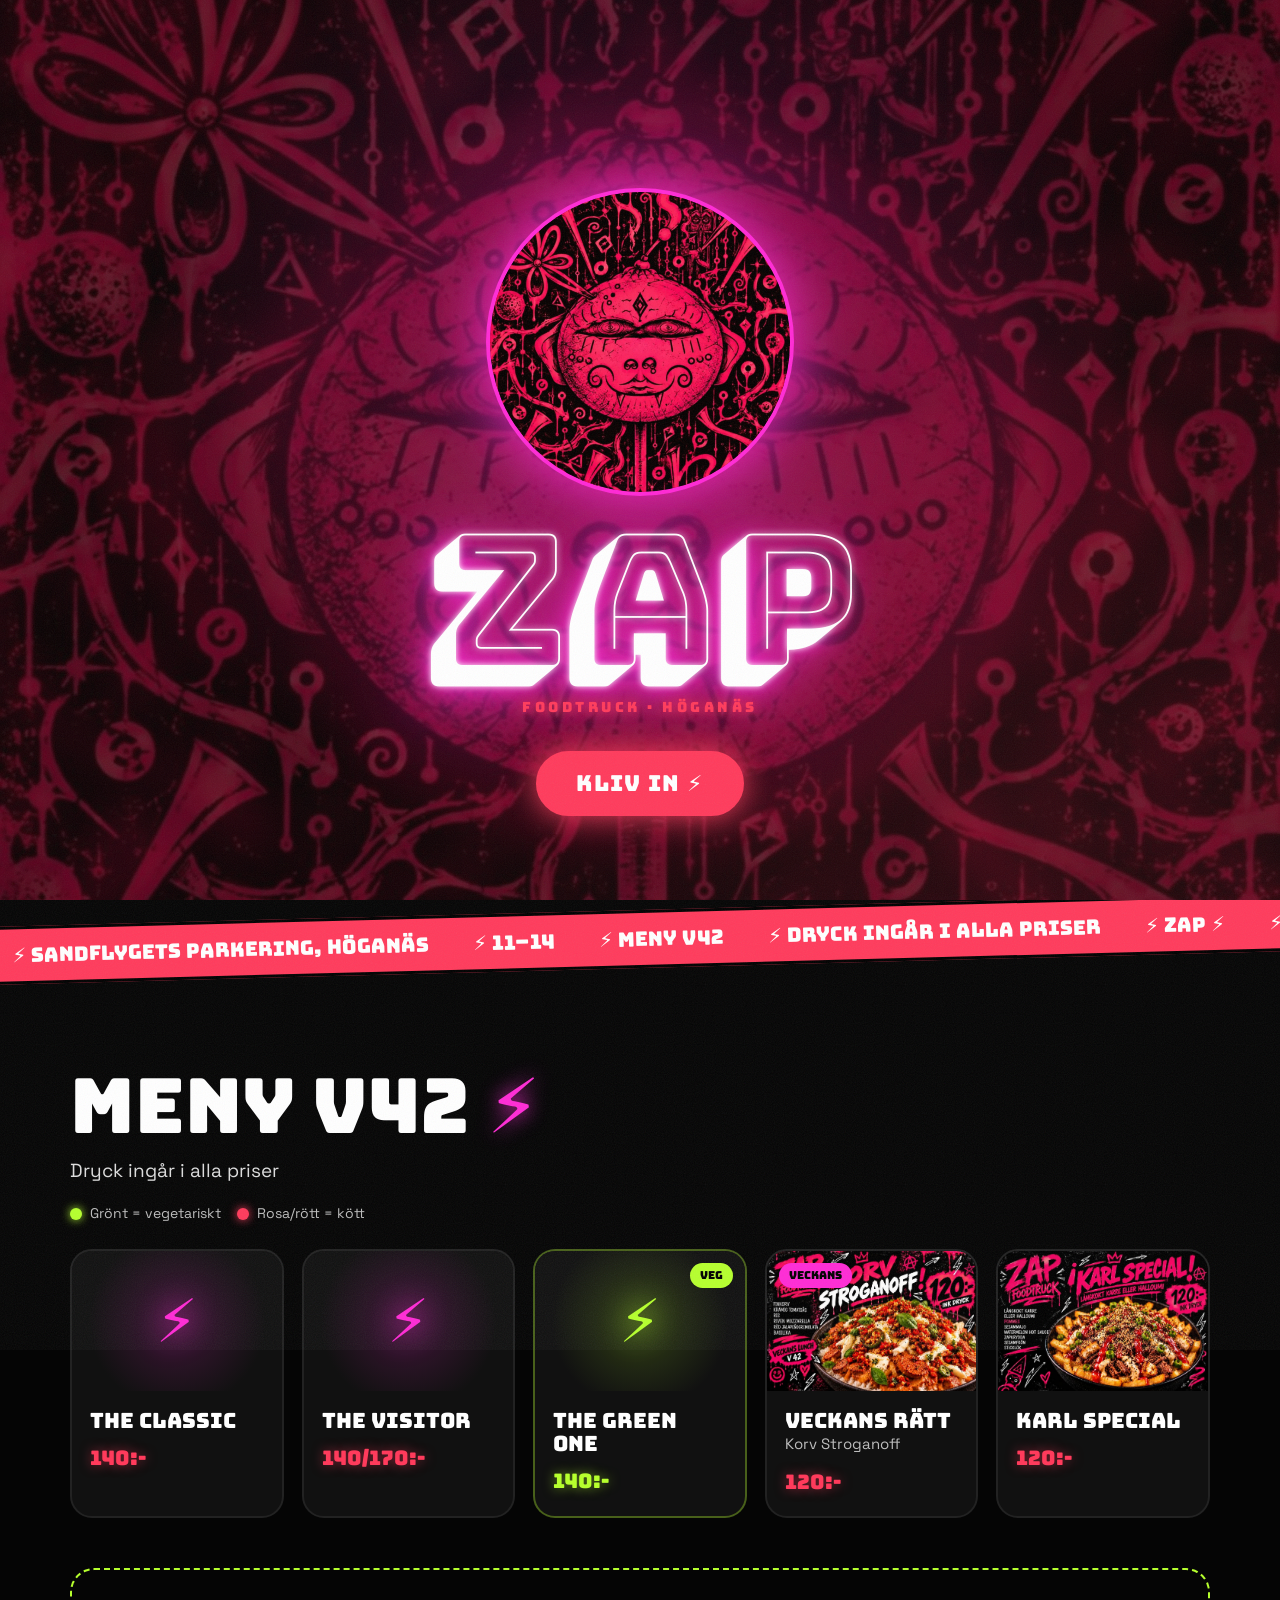
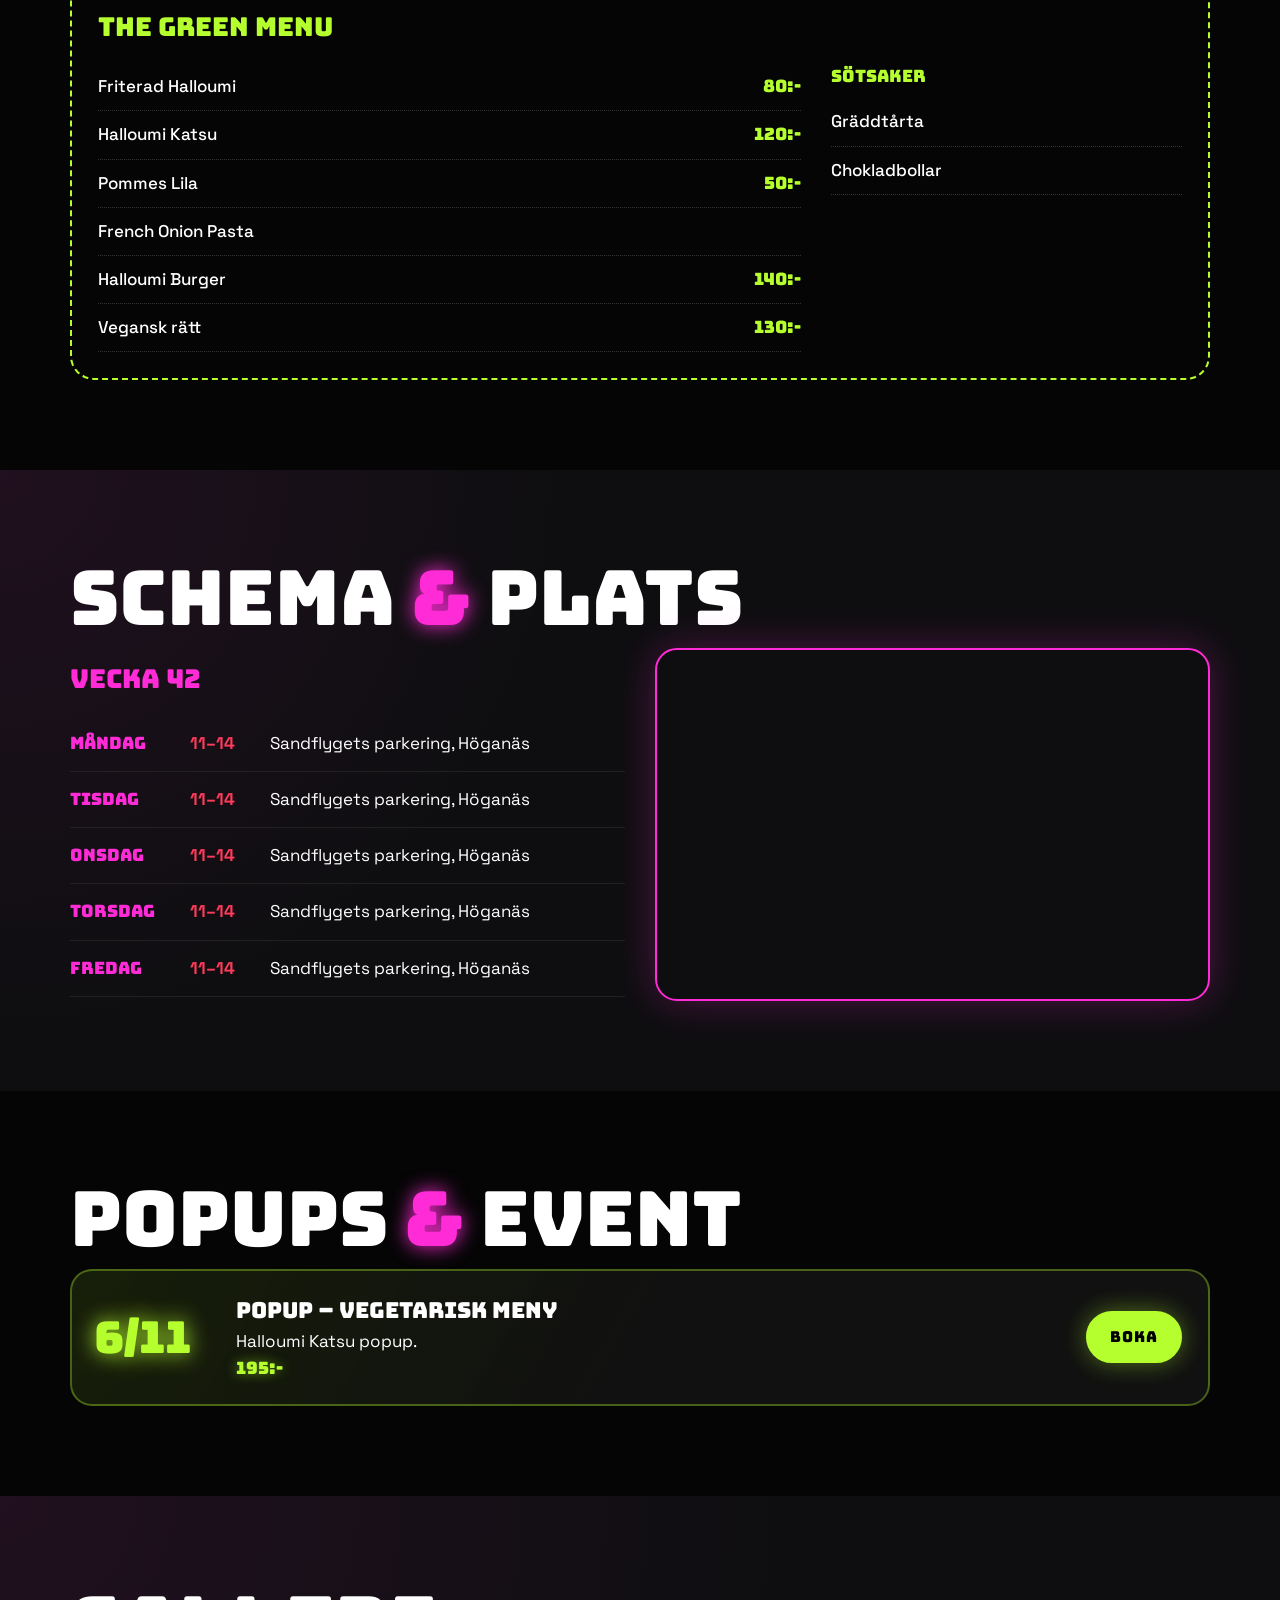
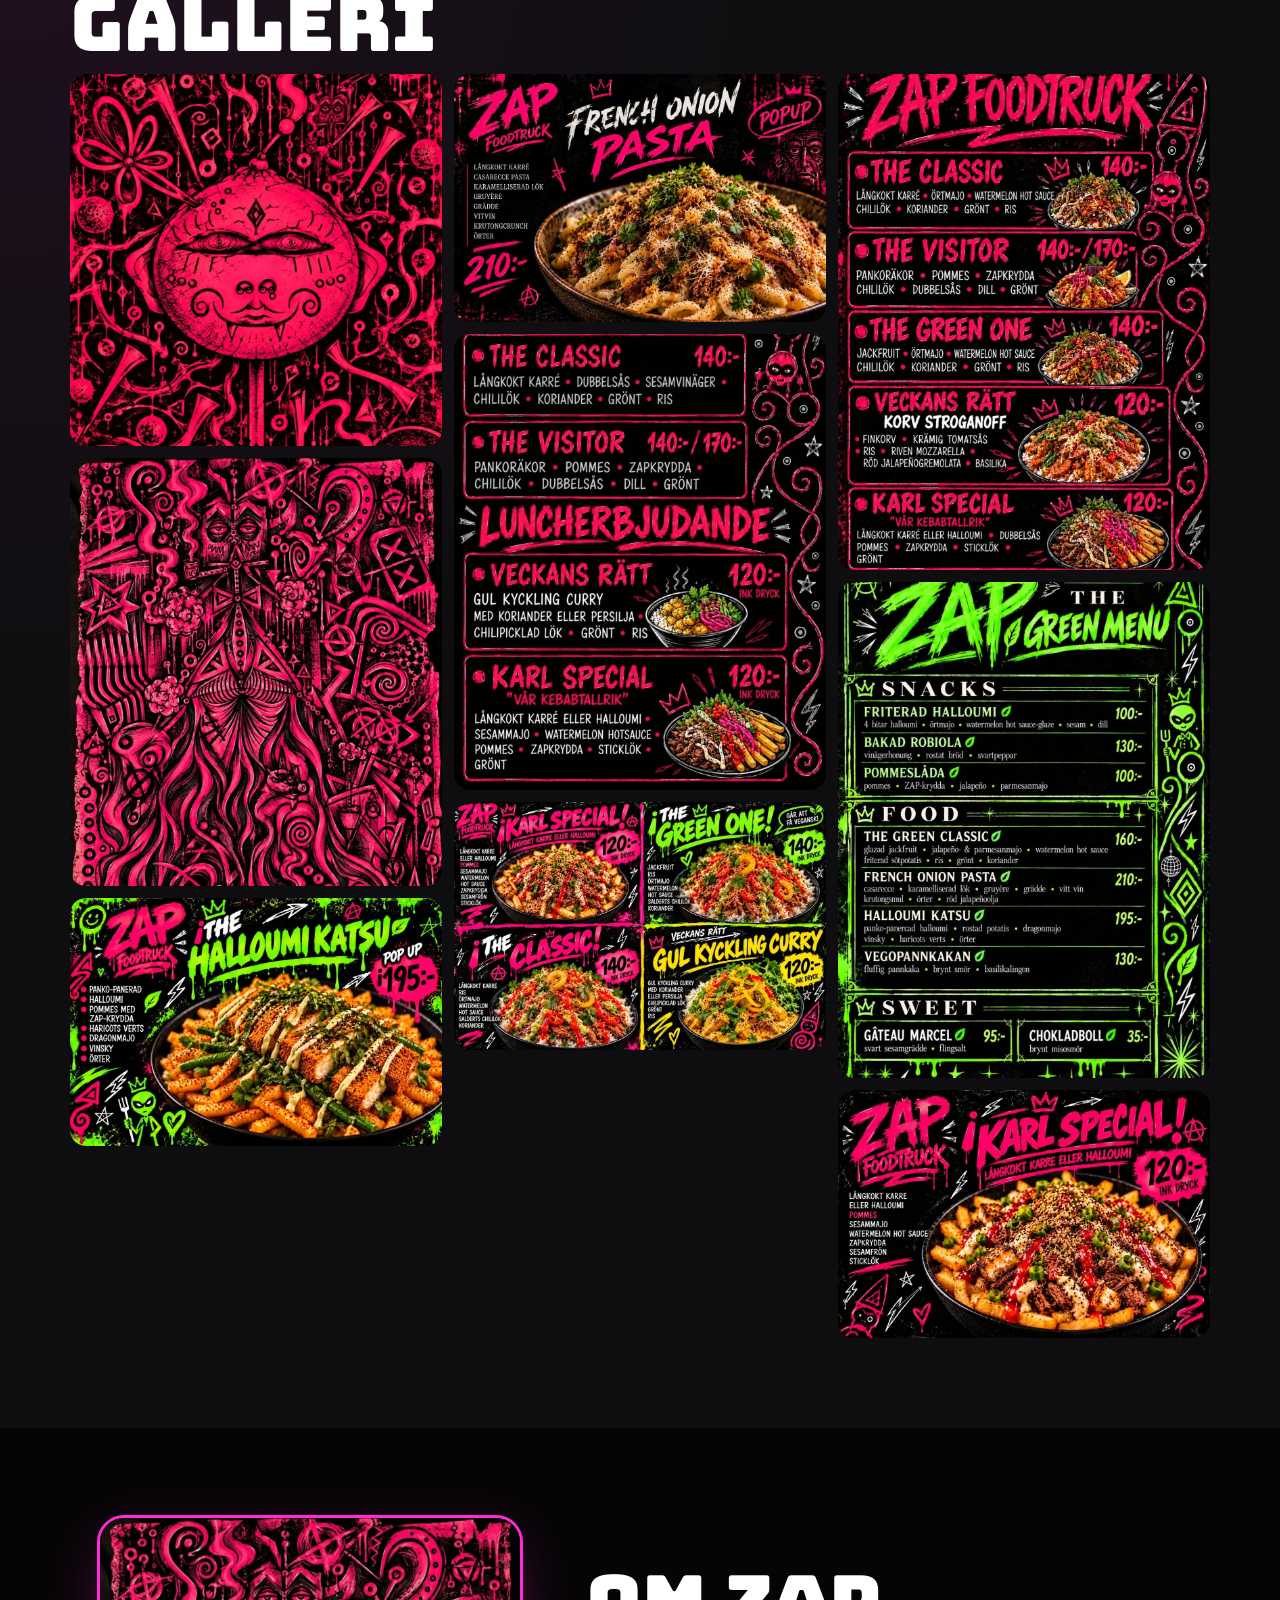
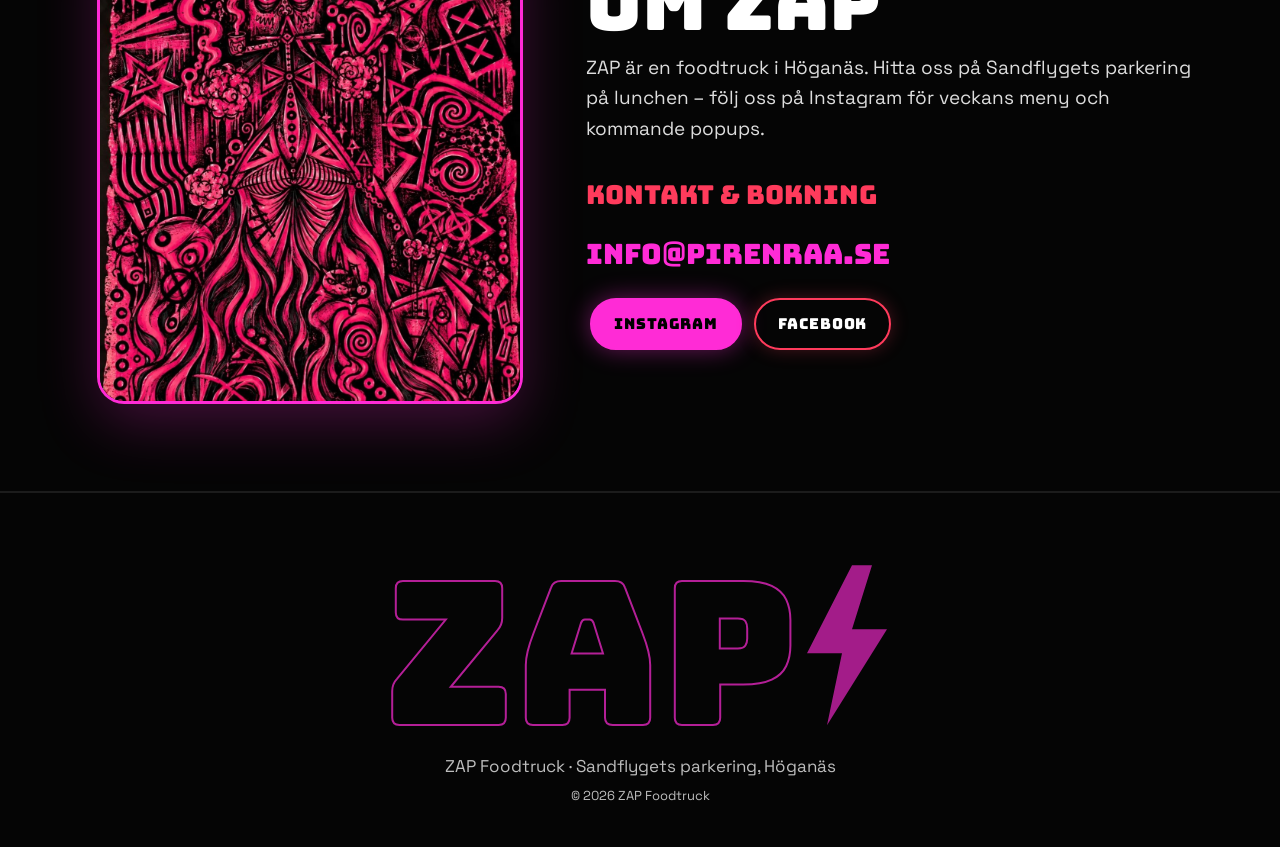
==== index.html @ 6a6c1d82 "Ny logga (ZAP-ansiktet) i nav + favicon" ====
<!doctype html>
<html lang="sv">
<head>
<meta charset="utf-8">
<meta name="viewport" content="width=device-width,initial-scale=1">
<title>ZAP Foodtruck – Höganäs</title>
<meta name="description" content="ZAP Foodtruck – street food på Sandflygets parkering i Höganäs. Lunch 11–14.">
<meta name="theme-color" content="#050505">
<link rel="icon" type="image/png" sizes="32x32" href="img/favicon-32.png">
<link rel="icon" type="image/png" sizes="256x256" href="img/logo-face-256.png">
<link rel="apple-touch-icon" href="img/apple-touch-icon.png">
<link rel="preconnect" href="https://fonts.googleapis.com"><link rel="preconnect" href="https://fonts.gstatic.com" crossorigin>
<link href="https://fonts.googleapis.com/css2?family=Bungee&family=Bungee+Shade&family=Space+Grotesk:wght@400;500;700&display=swap" rel="stylesheet">
<link rel="stylesheet" href="style.css?v=6">
</head>
<body class="locked">
<div class="grain" aria-hidden="true"></div>

<!-- 1. VÄLKOMSTSCEN -->
<section id="intro" aria-label="Välkommen">
  <video class="bgvid" autoplay muted loop playsinline poster="img/post-logo-graphic.jpg" preload="none">
    <source src="videos/intro.mp4" type="video/mp4">
  </video>
  <div class="intro-fallback" aria-hidden="true">
    <img src="img/post-logo-graphic.jpg" alt="">
  </div>
  <div class="bolts" aria-hidden="true"><i></i><i></i><i></i><i></i></div>
  <div class="intro-inner">
    <img class="intro-logo" src="img/post-logo-graphic.jpg" alt="ZAP logga">
    <h1 class="neon">ZAP</h1>
    <p class="kicker">Foodtruck · Höganäs</p>
    <button id="enter" class="btn btn-big">KLIV IN <span>⚡</span></button>
  </div>
</section>

<header class="nav">
  <a href="#top" class="nav-logo"><img src="img/logo-face-256.png" srcset="img/logo-face-256.png 1x, img/logo-face-512.png 2x" alt="ZAP" width="52" height="52"></a>
  <nav><a href="#meny">Meny</a><a href="#schema">Schema</a><a href="#event">Popups</a><a href="#kontakt">Kontakt</a></nav>
</header>

<main id="top">
  <!-- 2. HERO -->
  <section class="hero">
    <video class="bgvid" autoplay muted loop playsinline poster="img/food-halloumi-katsu.jpg" preload="none">
      <source src="videos/hero.mp4" type="video/mp4">
    </video>
    <div class="hero-shade"></div>
    <div class="hero-inner">
      <div class="badge reveal"><span class="pulse"></span>Här står vi idag</div>
      <p class="today reveal" data-c="idag.plats"></p>
      <p class="today-sub reveal"><b data-c="idag.tid"></b> · <span data-c="idag.notis"></span></p>
      <h2 class="hero-title reveal"><span class="pink">ZAP</span><br>FOODTRUCK</h2>
      <p class="slogan reveal" data-c="foretag.slogan"></p>
      <div class="reveal"><a href="#meny" class="btn">Se veckans meny</a> <a href="#schema" class="btn btn-ghost">Hitta hit</a></div>
    </div>
  </section>

  <div class="ticker" aria-hidden="true"><div class="ticker-track" id="ticker"></div></div>

  <!-- 3. MENY -->
  <section id="meny" class="sec">
    <h2 class="h reveal"><span data-c="meny.rubrik"></span> <em>⚡</em></h2>
    <p class="lead reveal" data-c="meny.info"></p>
    <div class="legend reveal"><span><i class="v"></i>Grönt = vegetariskt</span><span><i></i>Rosa/rött = kött</span></div>
    <div class="cards" id="cards"></div>
    <div class="green reveal">
      <h3 class="h3 acid" data-c="grona_menyn.rubrik"></h3>
      <div class="green-grid">
        <ul class="list" id="green"></ul>
        <div><h4>Sötsaker</h4><ul class="list" id="sweets"></ul></div>
      </div>
    </div>
  </section>

  <!-- 4. SCHEMA -->
  <section id="schema" class="sec sec-alt">
    <h2 class="h reveal">Schema <em>&</em> plats</h2>
    <div class="sched-wrap">
      <div class="reveal">
        <h3 class="h3 pink" data-c="schema.rubrik"></h3>
        <ul class="sched" id="sched"></ul>
      </div>
      <div class="map reveal"><iframe id="map" title="Karta" loading="lazy" referrerpolicy="no-referrer-when-downgrade"></iframe></div>
    </div>
  </section>

  <!-- 5. EVENT -->
  <section id="event" class="sec">
    <h2 class="h reveal">Popups <em>&</em> event</h2>
    <div class="events" id="events"></div>
  </section>

  <!-- 6. GALLERI -->
  <section id="galleri" class="sec sec-alt">
    <h2 class="h reveal">Galleri</h2>
    <div class="gallery" id="gallery"></div>
  </section>

  <!-- 7. OM OSS / KONTAKT -->
  <section id="kontakt" class="sec">
    <div class="about">
      <img class="about-img reveal" src="img/post-zap-pink-illustration.jpg" alt="ZAP illustration" loading="lazy">
      <div>
        <h2 class="h reveal">Om ZAP</h2>
        <p class="lead reveal" data-c="om_oss"></p>
        <h3 class="h3 acid reveal">Kontakt & bokning</h3>
        <p class="reveal"><a class="mail" id="mail"></a></p>
        <div class="reveal socials"><a class="btn" id="ig" target="_blank" rel="noopener">Instagram</a> <a class="btn btn-ghost" id="fb" target="_blank" rel="noopener">Facebook</a></div>
      </div>
    </div>
  </section>
</main>

<footer class="foot">
  <div class="foot-big">ZAP<span class="fb" style="font-size:inherit"></span></div>
  <p><span data-c="foretag.namn"></span> · <span data-c="idag.plats"></span></p>
  <p class="small">© <span id="yr"></span> ZAP Foodtruck</p>
</footer>

<div class="lightbox" id="lb"><img alt=""></div>
<script src="app.js?v=6"></script>
</body>
</html>
---- style.css ----
:root{--bk:#050505;--bk2:#0e0e10;--pk:#ff2bd6;--gr:#ff3b5c;--veg:#b6ff2e;--wh:#fff;--mu:#bdbdbd;--d:"Bungee",system-ui,sans-serif;--b:"Space Grotesk",system-ui,sans-serif}
*{box-sizing:border-box;margin:0;padding:0}
html{scroll-behavior:smooth}
body{background:var(--bk);color:var(--wh);font:400 17px/1.6 var(--b);overflow-x:hidden}
body.locked{overflow:hidden;height:100vh}
img{max-width:100%;display:block}
a{color:inherit}
.grain{position:fixed;inset:-50%;z-index:100;pointer-events:none;opacity:.07;background-image:url("data:image/svg+xml,%3Csvg xmlns='http://www.w3.org/2000/svg' width='200' height='200'%3E%3Cfilter id='n'%3E%3CfeTurbulence type='fractalNoise' baseFrequency='.9' numOctaves='3'/%3E%3C/filter%3E%3Crect width='100%25' height='100%25' filter='url(%23n)'/%3E%3C/svg%3E");animation:grain 1s steps(4) infinite}
@keyframes grain{0%{transform:translate(0,0)}25%{transform:translate(-5%,3%)}50%{transform:translate(4%,-4%)}75%{transform:translate(-3%,-2%)}}
.pink{color:var(--pk)}.acid{color:var(--gr)}
/* INTRO */
#intro{position:fixed;inset:0;z-index:50;display:grid;place-items:center;background:var(--bk);overflow:hidden;transition:clip-path 1s cubic-bezier(.8,0,.2,1),opacity 1s}
#intro.out{clip-path:circle(0% at 50% 72%);pointer-events:none}
.bgvid{position:absolute;inset:0;width:100%;height:100%;object-fit:cover}
#intro .bgvid{opacity:.35}
.intro-fallback{position:absolute;inset:0;background:radial-gradient(circle at 50% 40%,#ff2bd633,transparent 60%),radial-gradient(circle at 80% 90%,#ff3b5c22,transparent 50%)}
.intro-fallback img{position:absolute;inset:0;width:100%;height:100%;object-fit:cover;opacity:.12;filter:blur(18px) saturate(1.6);transform:scale(1.2);animation:drift 14s ease-in-out infinite alternate}
@keyframes drift{to{transform:scale(1.35) rotate(3deg)}}
.intro-inner{position:relative;text-align:center;padding:24px}
.intro-logo{width:min(56vw,300px);margin:0 auto;border-radius:50%;box-shadow:0 0 0 4px var(--pk),0 0 60px var(--pk),0 0 140px #ff2bd666;animation:float 4s ease-in-out infinite}
@keyframes float{50%{transform:translateY(-10px) rotate(-2deg)}}
.neon{font-family:"Bungee Shade",var(--d);font-weight:400;font-size:clamp(64px,16vw,180px);line-height:1;margin-top:18px;color:var(--wh);text-shadow:0 0 6px #fff,0 0 20px var(--pk),0 0 50px var(--pk),0 0 90px var(--pk);animation:flick 5s infinite}
@keyframes flick{0%,19%,22%,62%,64%,100%{opacity:1}20%,63%{opacity:.4}}
.kicker{font-family:var(--d);letter-spacing:.25em;color:var(--gr);font-size:14px;margin:6px 0 28px;text-shadow:0 0 12px var(--gr)}
.bolts i{position:absolute;width:40px;height:80px;background:var(--gr);clip-path:polygon(55% 0,10% 55%,45% 55%,30% 100%,90% 40%,55% 40%,75% 0);filter:drop-shadow(0 0 12px var(--gr));opacity:0;animation:zap 3.2s infinite}
.bolts i:nth-child(1){top:12%;left:10%}.bolts i:nth-child(2){top:20%;right:12%;animation-delay:.8s;background:var(--pk)}
.bolts i:nth-child(3){bottom:18%;left:16%;animation-delay:1.6s;background:var(--pk)}.bolts i:nth-child(4){bottom:12%;right:18%;animation-delay:2.4s}
@keyframes zap{0%,100%{opacity:0;transform:scale(.6)}5%,12%{opacity:1;transform:scale(1)}8%{opacity:.2}20%{opacity:0}}
/* BUTTONS */
.btn{display:inline-block;font-family:var(--d);font-size:15px;letter-spacing:.06em;text-decoration:none;cursor:pointer;border:2px solid var(--pk);background:var(--pk);color:#000;padding:12px 22px;border-radius:999px;box-shadow:0 0 24px #ff2bd666;transition:transform .2s,box-shadow .2s,background .2s;margin:4px}
.btn:hover{transform:translateY(-2px) rotate(-1deg);box-shadow:0 0 40px var(--pk)}
.btn-ghost{background:transparent;color:var(--wh);border-color:var(--gr);box-shadow:0 0 18px #ff3b5c44}
.btn-big{font-size:22px;padding:16px 38px;background:var(--gr);border-color:var(--gr);box-shadow:0 0 30px var(--gr);animation:pulseb 2s infinite}
@keyframes pulseb{50%{box-shadow:0 0 60px var(--gr),0 0 0 8px #ff3b5c22}}
/* NAV */
.nav{position:fixed;top:0;left:0;right:0;z-index:40;display:flex;justify-content:space-between;align-items:center;padding:10px 18px;background:linear-gradient(#050505ee,#05050500);backdrop-filter:blur(6px)}
.nav-logo img{width:44px;height:44px;border-radius:50%;box-shadow:0 0 14px var(--pk)}
.nav nav a{font-family:var(--d);font-size:12px;text-decoration:none;margin-left:14px;opacity:.85}
.nav nav a:hover{color:var(--gr)}
/* HERO */
.hero{position:relative;min-height:100svh;display:flex;align-items:flex-end;overflow:hidden}
.hero .bgvid{transform:scale(1.05)}
.hero-shade{position:absolute;inset:0;background:linear-gradient(180deg,#05050566 0%,#050505aa 50%,#050505 100%),radial-gradient(circle at 80% 20%,#ff2bd633,transparent 50%)}
.hero-inner{position:relative;padding:120px 20px 70px;max-width:1100px;margin:0 auto;width:100%}
.badge{display:inline-flex;align-items:center;gap:10px;font-family:var(--d);font-size:13px;background:#000a;border:2px solid var(--gr);color:var(--gr);padding:8px 16px;border-radius:999px;box-shadow:0 0 20px #ff3b5c55}
.pulse{width:10px;height:10px;border-radius:50%;background:var(--gr);box-shadow:0 0 0 0 var(--gr);animation:ping 1.6s infinite}
@keyframes ping{70%{box-shadow:0 0 0 12px #ff3b5c00}}
.today{font-size:clamp(22px,4vw,34px);font-weight:700;margin-top:14px}
.today-sub{color:var(--mu)}.today-sub b{color:var(--pk)}
.hero-title{font-family:var(--d);font-weight:400;font-size:clamp(56px,13vw,150px);line-height:.9;margin:22px 0 10px;text-shadow:0 0 40px #ff2bd655}
.slogan{font-size:19px;margin-bottom:20px;color:#eee}
.ticker{overflow:hidden;background:var(--gr);color:#000;transform:rotate(-1.5deg);margin:10px -10px;border-block:3px solid #000}
.ticker-track{display:flex;white-space:nowrap;font-family:var(--d);font-size:20px;padding:10px 0;animation:tick 30s linear infinite;width:max-content}
.ticker-track span{padding:0 22px}
@keyframes tick{to{transform:translateX(-50%)}}
/* SECTIONS */
.sec{padding:90px 20px;max-width:1180px;margin:0 auto}
.sec-alt{max-width:none;background:var(--bk2);background-image:radial-gradient(circle at 0 0,#ff2bd614,transparent 40%)}
.sec-alt>*{max-width:1140px;margin-left:auto;margin-right:auto}
.h{font-family:var(--d);font-weight:400;font-size:clamp(38px,8vw,76px);line-height:1;margin-bottom:12px}
.h em{font-style:normal;color:var(--pk);text-shadow:0 0 20px var(--pk)}
.h3{font-family:var(--d);font-weight:400;font-size:26px;margin:10px 0 16px}
.lead{color:#ddd;font-size:19px;margin-bottom:30px;max-width:640px}
.cards{display:grid;gap:18px;grid-template-columns:repeat(auto-fill,minmax(250px,1fr))}
.card{position:relative;background:#111;border:2px solid #222;border-radius:22px;overflow:hidden;transition:transform .3s,border-color .3s,box-shadow .3s}
.card:hover{transform:translateY(-6px) rotate(-.5deg);border-color:var(--pk);box-shadow:0 10px 50px #ff2bd640}
.card-img{aspect-ratio:3/2;background:#1a1a1a center/cover}
.card-img.ph{display:grid;place-items:center;background:radial-gradient(circle,#ff2bd633,#111 70%)}
.card-img.ph span{font-family:var(--d);font-size:60px;color:var(--pk);text-shadow:0 0 30px var(--pk)}
.card-b{padding:18px;display:flex;justify-content:space-between;align-items:flex-end;gap:10px}
.card h3{font-family:var(--d);font-weight:400;font-size:21px;line-height:1.1}
.card p{color:var(--mu);font-size:15px}
.price{font-family:var(--d);color:var(--gr);font-size:20px;white-space:nowrap;text-shadow:0 0 12px #ff3b5c88}
.tag{position:absolute;top:12px;left:12px;background:var(--gr);color:#000;font-family:var(--d);font-size:11px;padding:4px 10px;border-radius:99px}
.green{margin-top:50px;border:2px dashed var(--gr);border-radius:24px;padding:26px}
.green-grid{display:grid;gap:30px;grid-template-columns:1fr}
.green h4{font-family:var(--d);font-weight:400;color:var(--pk);margin-bottom:8px}
.list{list-style:none}
.list li{display:flex;justify-content:space-between;gap:10px;padding:10px 0;border-bottom:1px dotted #333;font-weight:500}
.list li b{font-family:var(--d);font-weight:400;color:var(--gr)}
.sched-wrap{display:grid;gap:30px;grid-template-columns:1fr}
.sched{list-style:none}
.sched li{display:grid;grid-template-columns:110px 70px 1fr;gap:10px;padding:14px 0;border-bottom:1px solid #222;align-items:center}
.sched li .d{font-family:var(--d);color:var(--pk)}
.sched li .t{font-weight:700;color:var(--gr)}
.sched li.now{background:linear-gradient(90deg,#ff2bd622,transparent);border-radius:10px;padding-left:10px}
.map{border-radius:22px;overflow:hidden;border:2px solid var(--pk);box-shadow:0 0 40px #ff2bd644;min-height:340px}
.map iframe{width:100%;height:100%;min-height:340px;border:0;filter:invert(.9) hue-rotate(180deg) saturate(.8)}
.events{display:grid;gap:20px}
.event{display:flex;gap:22px;align-items:center;background:linear-gradient(120deg,#ff2bd61f,#111 50%);border:2px solid #2a2a2a;border-radius:22px;padding:22px;flex-wrap:wrap}
.event .date{font-family:var(--d);font-size:44px;color:var(--pk);text-shadow:0 0 22px var(--pk);min-width:120px}
.event h3{font-family:var(--d);font-weight:400;font-size:22px}
.event .ep{color:var(--gr);font-family:var(--d)}
.event .grow{flex:1;min-width:200px}
.gallery{columns:2 160px;column-gap:12px}
.gallery img{width:100%;margin-bottom:12px;border-radius:16px;cursor:zoom-in;transition:transform .3s,filter .3s;filter:saturate(1.05)}
.gallery img:hover{transform:scale(1.02);filter:saturate(1.3)}
.about{display:grid;gap:36px;grid-template-columns:1fr;align-items:center}
.about-img{border-radius:24px;transform:rotate(-2deg);box-shadow:0 0 0 3px var(--pk),0 20px 60px #ff2bd640;max-width:420px}
.mail{font-family:var(--d);font-size:clamp(18px,4vw,28px);color:var(--pk);text-decoration:none;word-break:break-all}
.socials{margin-top:18px}
.foot{text-align:center;padding:60px 20px 40px;border-top:2px solid #1c1c1c;color:var(--mu)}
.foot-big{font-family:var(--d);font-size:clamp(60px,18vw,200px);line-height:1;color:transparent;-webkit-text-stroke:2px var(--pk);opacity:.7}
.small{font-size:13px;margin-top:6px}
.lightbox{position:fixed;inset:0;z-index:90;background:#000e;display:none;place-items:center;padding:20px;cursor:zoom-out}
.lightbox.on{display:grid}.lightbox img{max-height:90vh;border-radius:12px}
.reveal{opacity:0;transform:translateY(30px);transition:opacity .8s cubic-bezier(.2,.7,.2,1),transform .8s cubic-bezier(.2,.7,.2,1)}
.reveal.in{opacity:1;transform:none}
@media(min-width:800px){.green-grid{grid-template-columns:2fr 1fr}.sched-wrap{grid-template-columns:1fr 1fr}.about{grid-template-columns:1fr 1.3fr}.gallery{columns:3}.nav nav a{font-size:14px;margin-left:24px}}
@media(max-width:420px){.nav nav a{margin-left:9px;font-size:11px}.sched li{grid-template-columns:90px 60px 1fr;font-size:14px}}
@media(prefers-reduced-motion:reduce){*,*:before,*:after{animation:none!important;transition:none!important}.reveal{opacity:1;transform:none}}
.hero{background:#050505 url(img/food-halloumi-katsu.jpg) center/cover}
.shot .hero{min-height:820px}
.foot-big .fb{-webkit-text-stroke:0;color:var(--gr);filter:grayscale(1) brightness(3) drop-shadow(0 0 20px var(--gr));opacity:.9}
.hero-shade{background:linear-gradient(90deg,#050505dd 0%,#05050588 55%,#05050522 100%),linear-gradient(180deg,#05050555 0%,transparent 40%,#050505 100%)}
.cards{grid-template-columns:repeat(auto-fill,minmax(205px,1fr))}
.about,.sched-wrap,.green-grid{grid-template-columns:minmax(0,1fr)}
@media(min-width:800px){.green-grid{grid-template-columns:2fr 1fr}.sched-wrap{grid-template-columns:1fr 1fr}.about{grid-template-columns:1fr 1.3fr}}
.about-img{max-width:min(420px,92%);margin:0 auto}
.card-b{flex-direction:column;align-items:flex-start}

/* VEG = grönt */
.legend{display:flex;gap:16px;flex-wrap:wrap;font-size:14px;color:var(--mu);margin:-14px 0 24px}
.legend span{display:inline-flex;align-items:center;gap:8px}
.legend i{width:12px;height:12px;border-radius:50%;background:var(--gr);box-shadow:0 0 10px var(--gr)}
.legend i.v{background:var(--veg);box-shadow:0 0 10px var(--veg)}
.card.veg{border-color:#b6ff2e55}
.card.veg:hover{border-color:var(--veg);box-shadow:0 10px 50px #b6ff2e40}
.card.veg .price,.veg .ep{color:var(--veg);text-shadow:0 0 12px #b6ff2e88}
.card.veg .card-img.ph{background:radial-gradient(circle,#b6ff2e33,#111 70%)}
.card.veg .card-img.ph span{color:var(--veg);text-shadow:0 0 30px var(--veg)}
.vtag{position:absolute;top:12px;right:12px;background:var(--veg);color:#000;font-family:var(--d);font-size:11px;padding:4px 10px;border-radius:99px}
.tag{background:var(--pk)}
.green{border-color:var(--veg)}
.green .acid,.green .list li b{color:var(--veg)}
.green h4{color:var(--veg)}
.event.veg{background:linear-gradient(120deg,#b6ff2e1a,#111 50%);border-color:#b6ff2e55}
.event.veg .date{color:var(--veg);text-shadow:0 0 22px var(--veg)}
.event.veg .btn{background:var(--veg);border-color:var(--veg);box-shadow:0 0 24px #b6ff2e66}
.bolts i{background:var(--pk)!important}.bolts i:nth-child(odd){background:var(--wh)!important;filter:drop-shadow(0 0 12px var(--pk))}
.btn-big{color:#fff}
.ticker{color:#fff}
.foot-big .fb{filter:none;color:var(--pk);text-shadow:0 0 20px var(--pk)}
.foot-big .fb{display:inline-block;width:.5em;height:.8em;background:var(--pk);clip-path:polygon(55% 0,10% 55%,45% 55%,30% 100%,90% 40%,55% 40%,75% 0);font-size:0;vertical-align:baseline}
.foot-big{font-size:clamp(60px,18vw,200px)}
.nav-logo img{width:52px;height:52px;border-radius:50%;box-shadow:0 0 0 2px var(--pk),0 0 18px var(--pk);transition:transform .3s}.nav-logo img:hover{transform:rotate(-8deg) scale(1.08)}
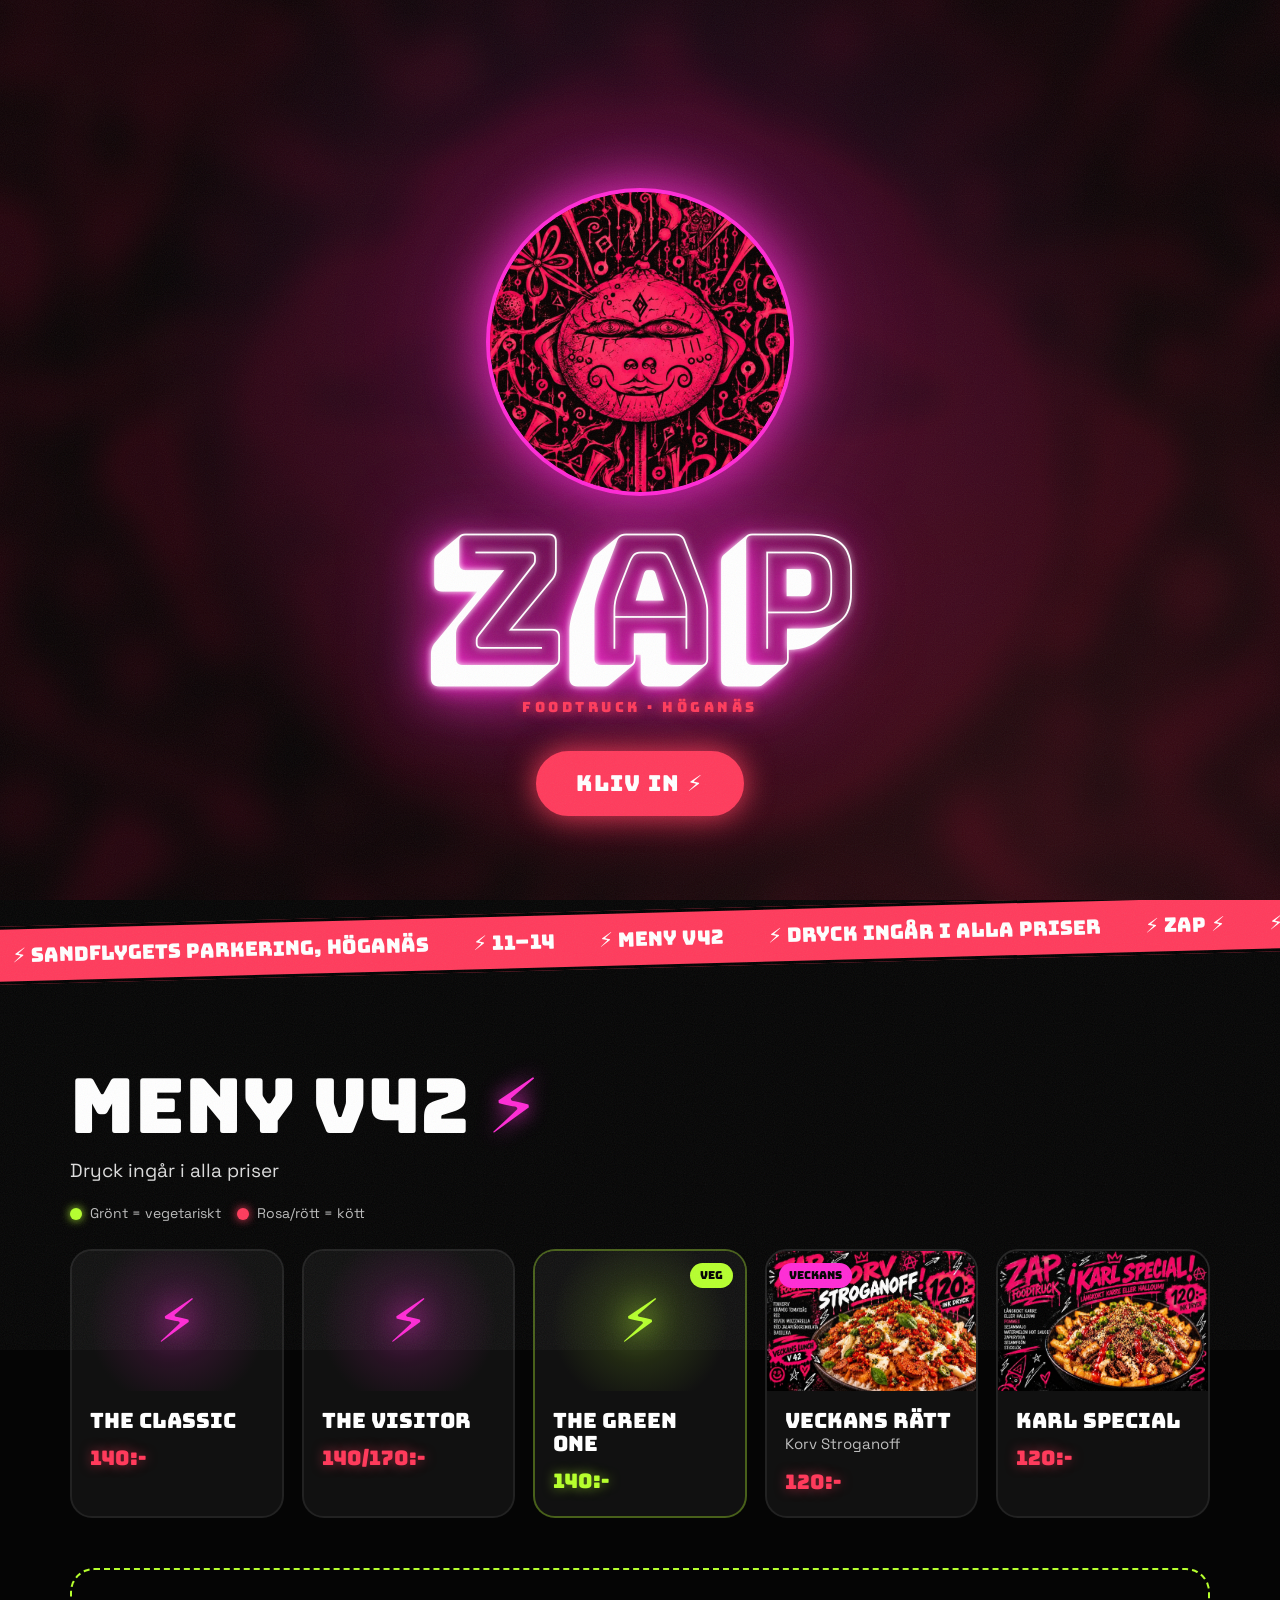
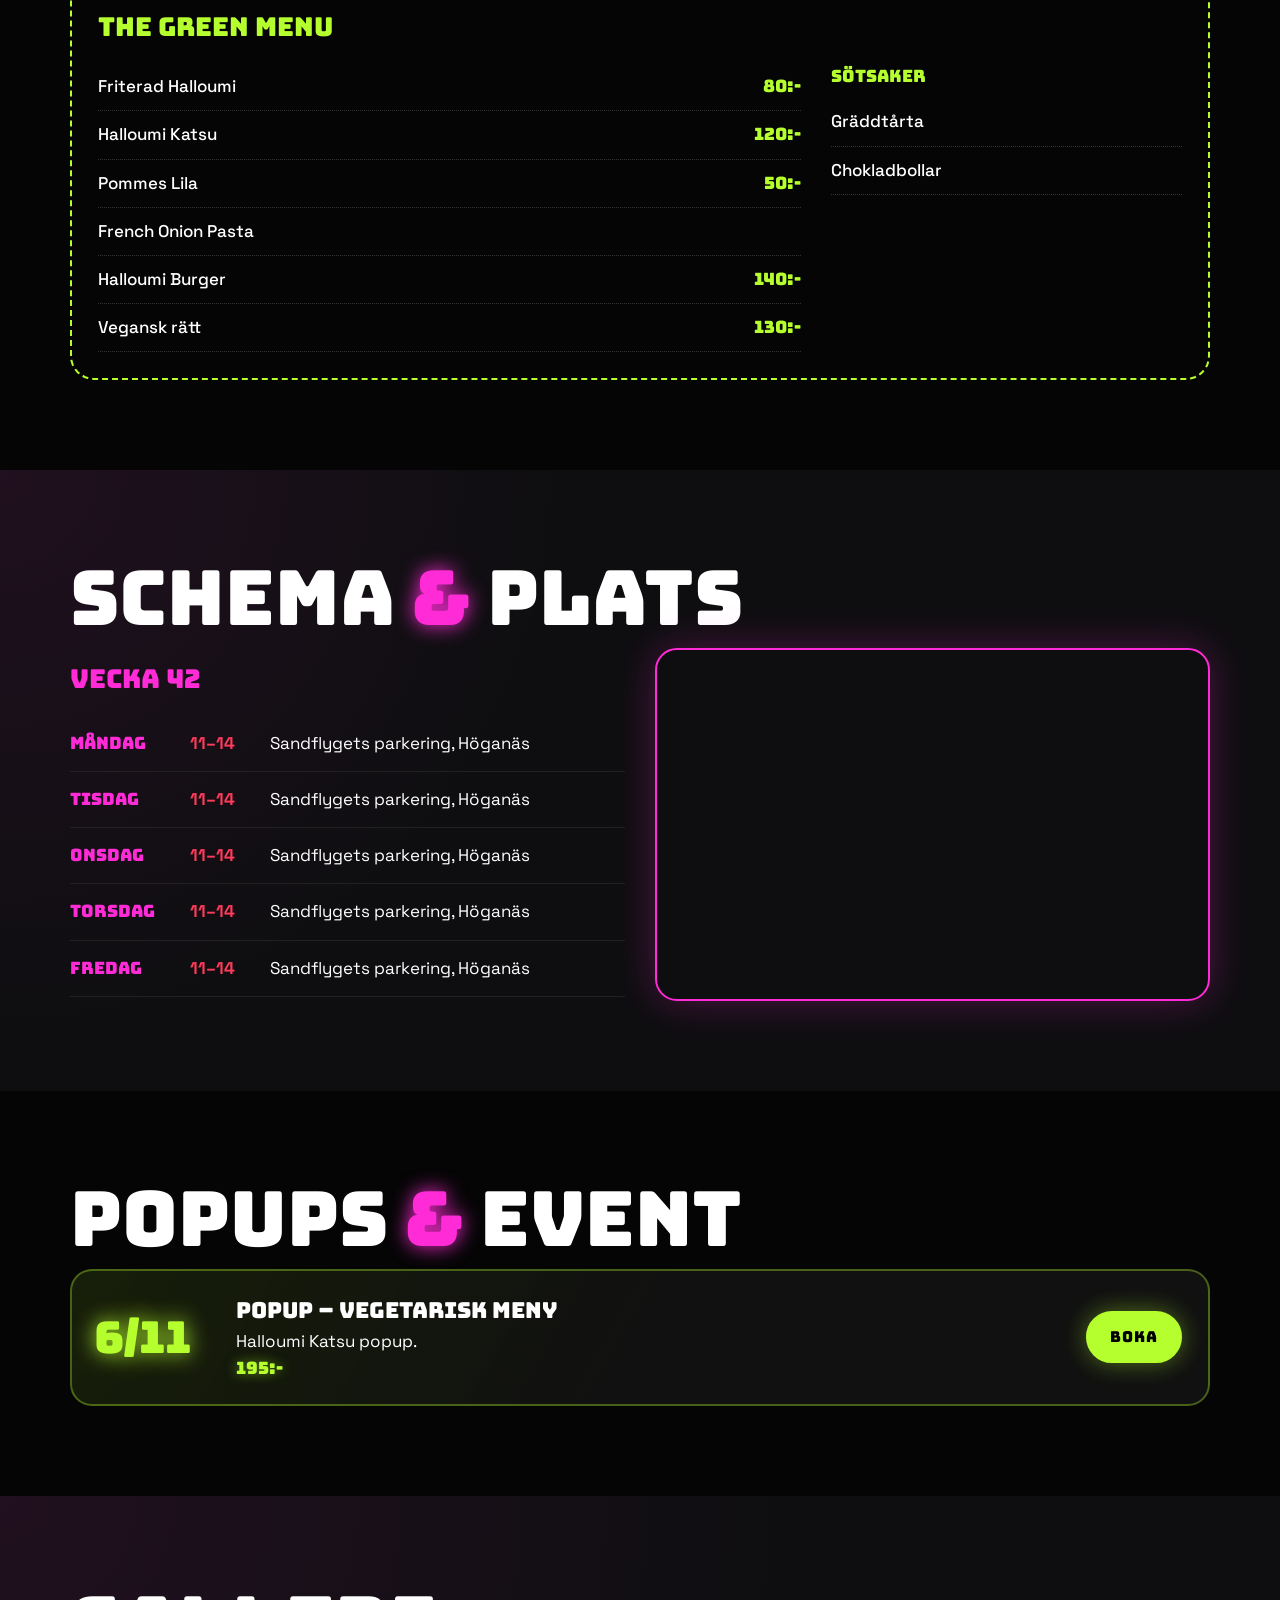
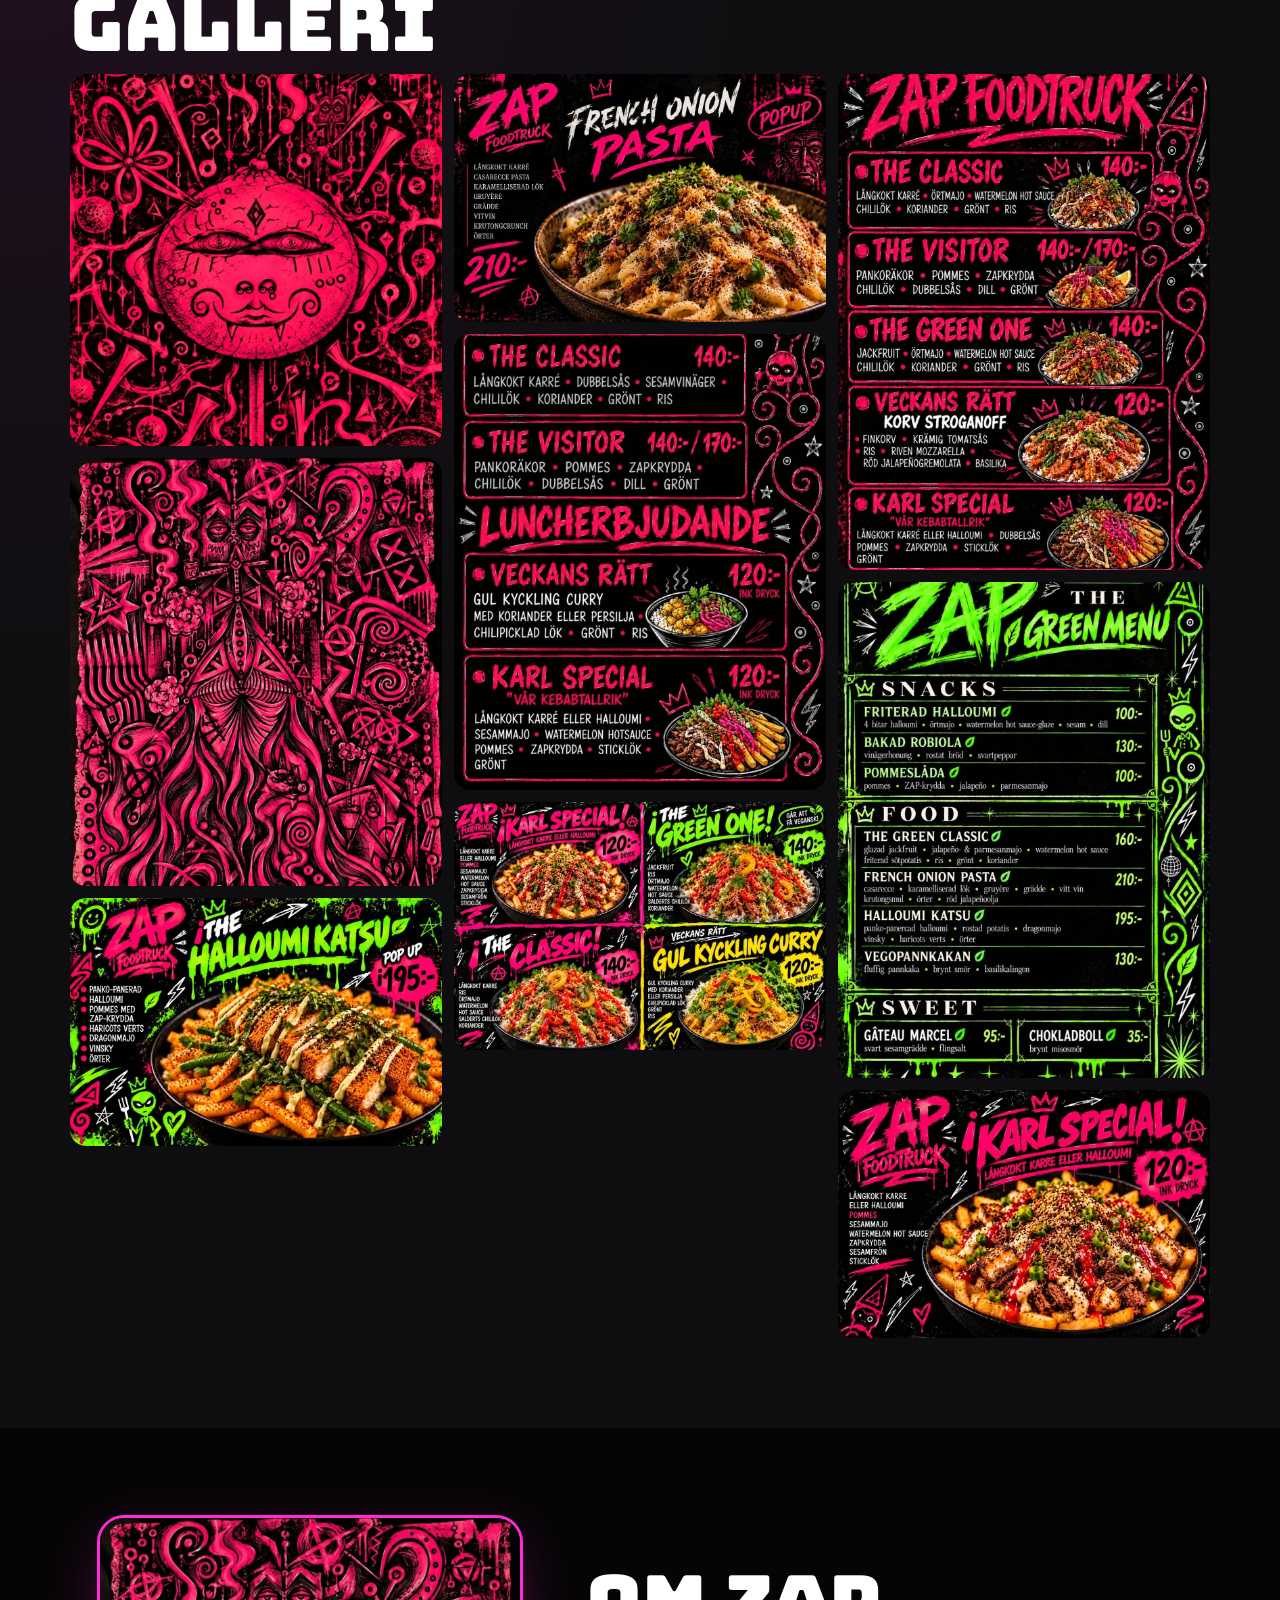
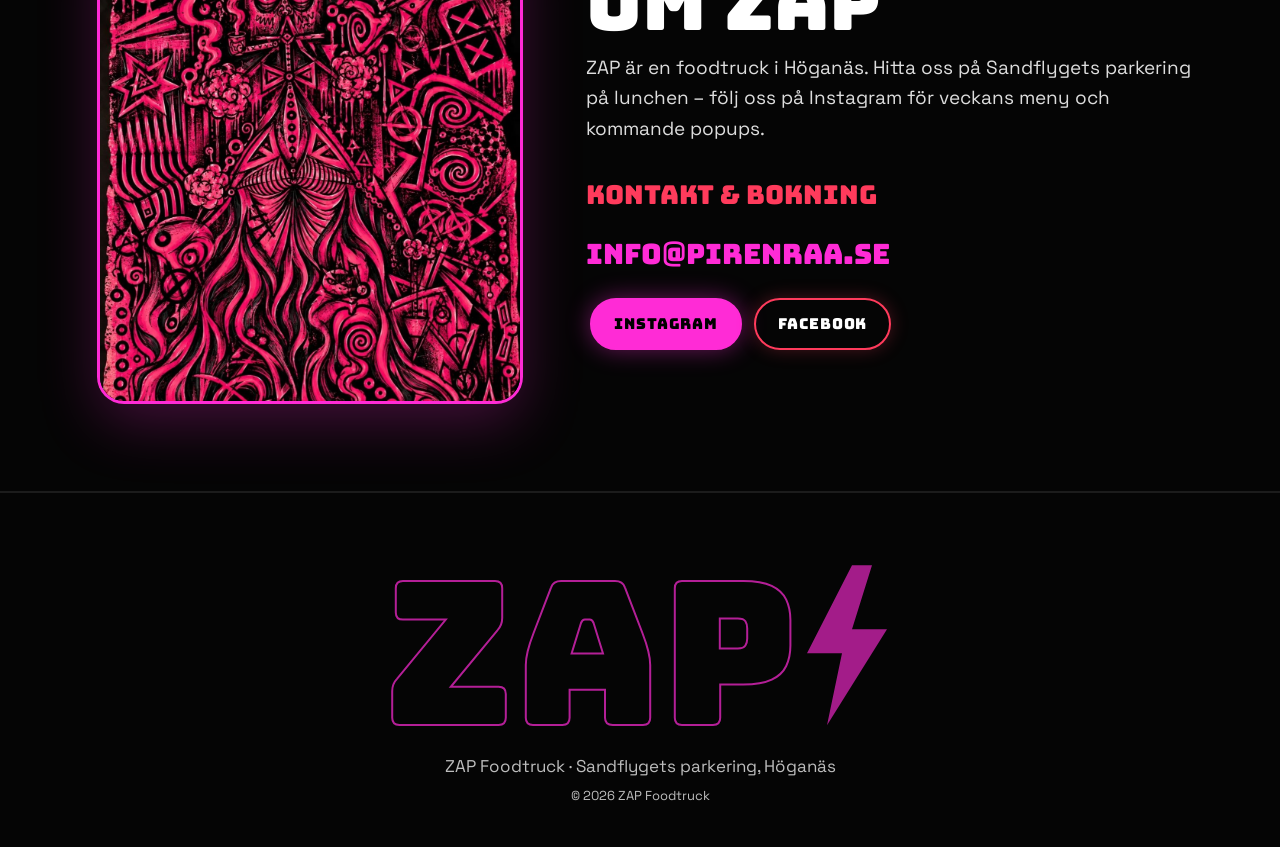
==== commit ee9173a5: "v2: originalfärger på bilder; karta utan filter, centrerad på Sandflyget Höganäs (z15)" ====
--- a/index.html
+++ b/index.html
@@ -11,7 +11,7 @@
 <link rel="apple-touch-icon" href="img/apple-touch-icon.png">
 <link rel="preconnect" href="https://fonts.googleapis.com"><link rel="preconnect" href="https://fonts.gstatic.com" crossorigin>
 <link href="https://fonts.googleapis.com/css2?family=Bungee&family=Bungee+Shade&family=Space+Grotesk:wght@400;500;700&display=swap" rel="stylesheet">
-<link rel="stylesheet" href="style.css?v=6">
+<link rel="stylesheet" href="style.css?v=7">
 </head>
 <body class="locked">
 <div class="grain" aria-hidden="true"></div>
@@ -118,6 +118,6 @@
 </footer>
 
 <div class="lightbox" id="lb"><img alt=""></div>
-<script src="app.js?v=6"></script>
+<script src="app.js?v=7"></script>
 </body>
 </html>
--- a/style.css
+++ b/style.css
@@ -85,7 +85,7 @@
 .sched li .t{font-weight:700;color:var(--gr)}
 .sched li.now{background:linear-gradient(90deg,#ff2bd622,transparent);border-radius:10px;padding-left:10px}
 .map{border-radius:22px;overflow:hidden;border:2px solid var(--pk);box-shadow:0 0 40px #ff2bd644;min-height:340px}
-.map iframe{width:100%;height:100%;min-height:340px;border:0;filter:invert(.9) hue-rotate(180deg) saturate(.8)}
+.map iframe{width:100%;height:100%;min-height:340px;border:0}
 .events{display:grid;gap:20px}
 .event{display:flex;gap:22px;align-items:center;background:linear-gradient(120deg,#ff2bd61f,#111 50%);border:2px solid #2a2a2a;border-radius:22px;padding:22px;flex-wrap:wrap}
 .event .date{font-family:var(--d);font-size:44px;color:var(--pk);text-shadow:0 0 22px var(--pk);min-width:120px}
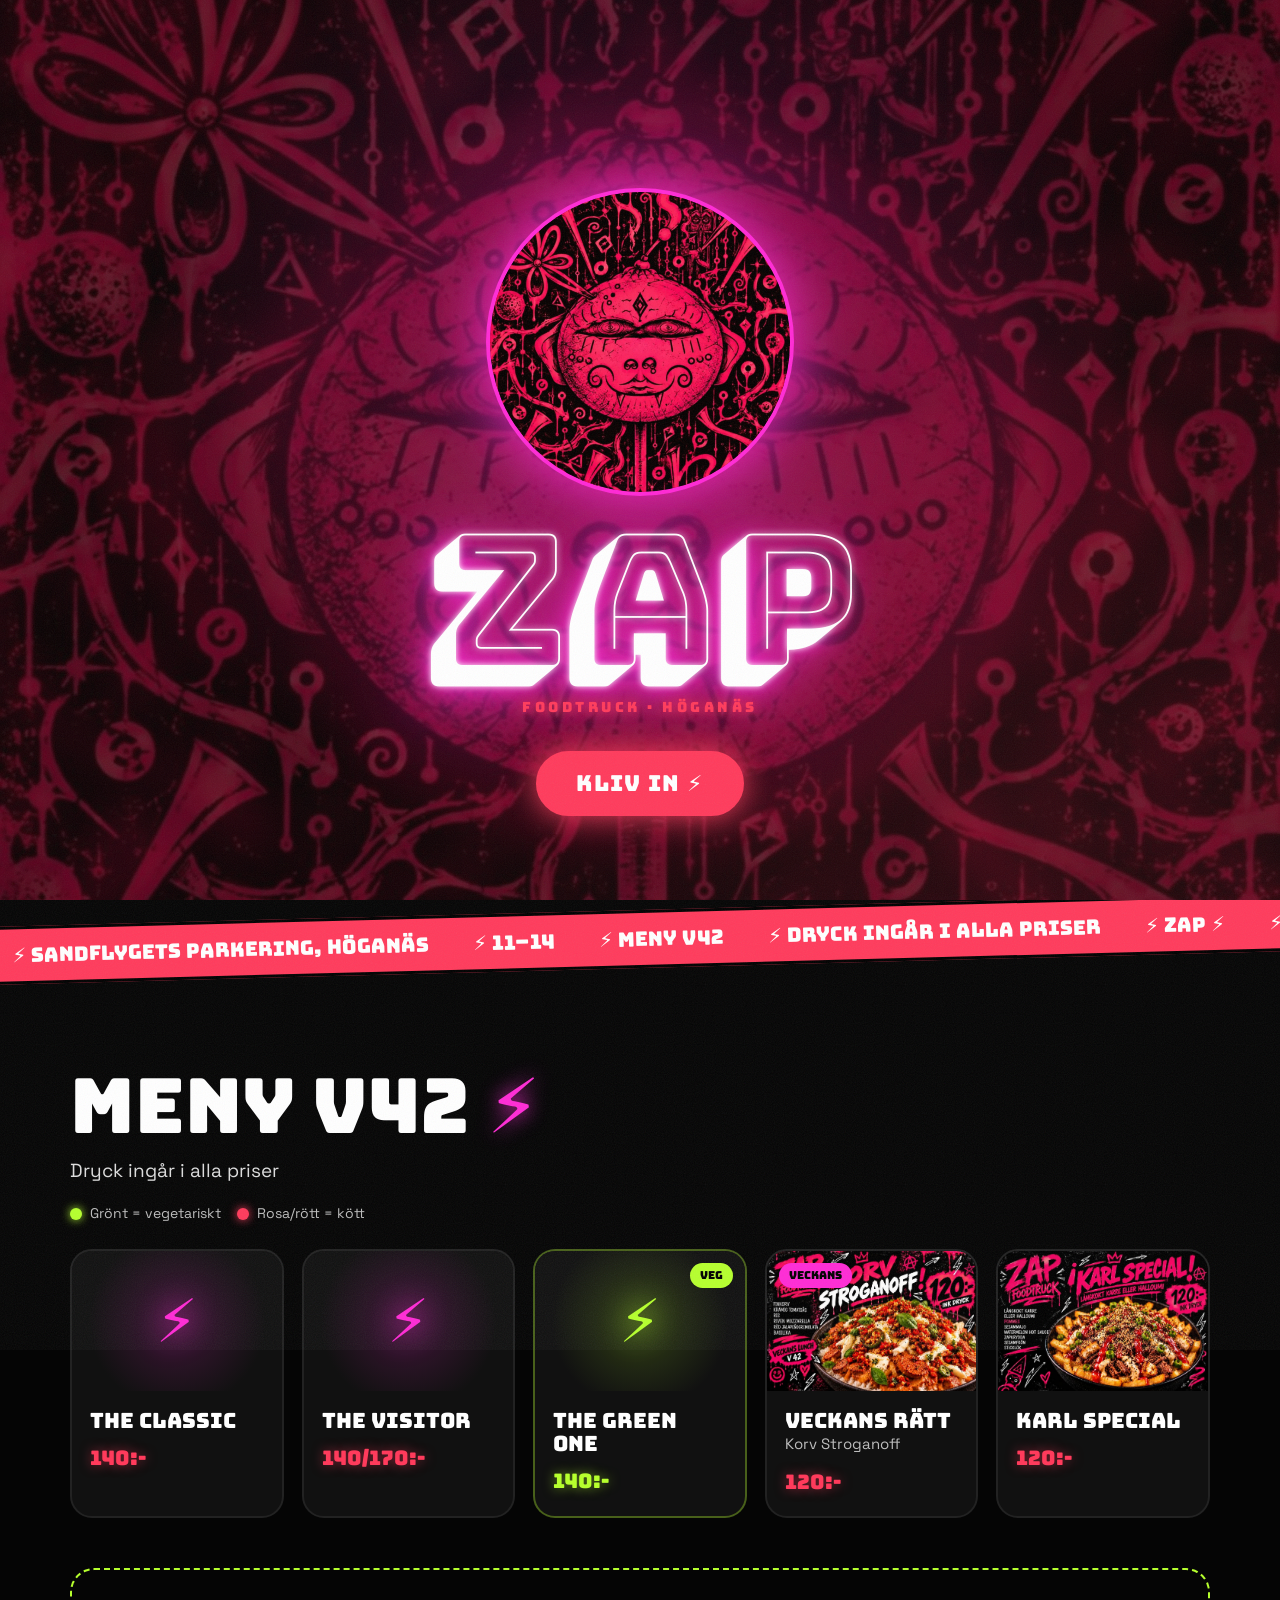
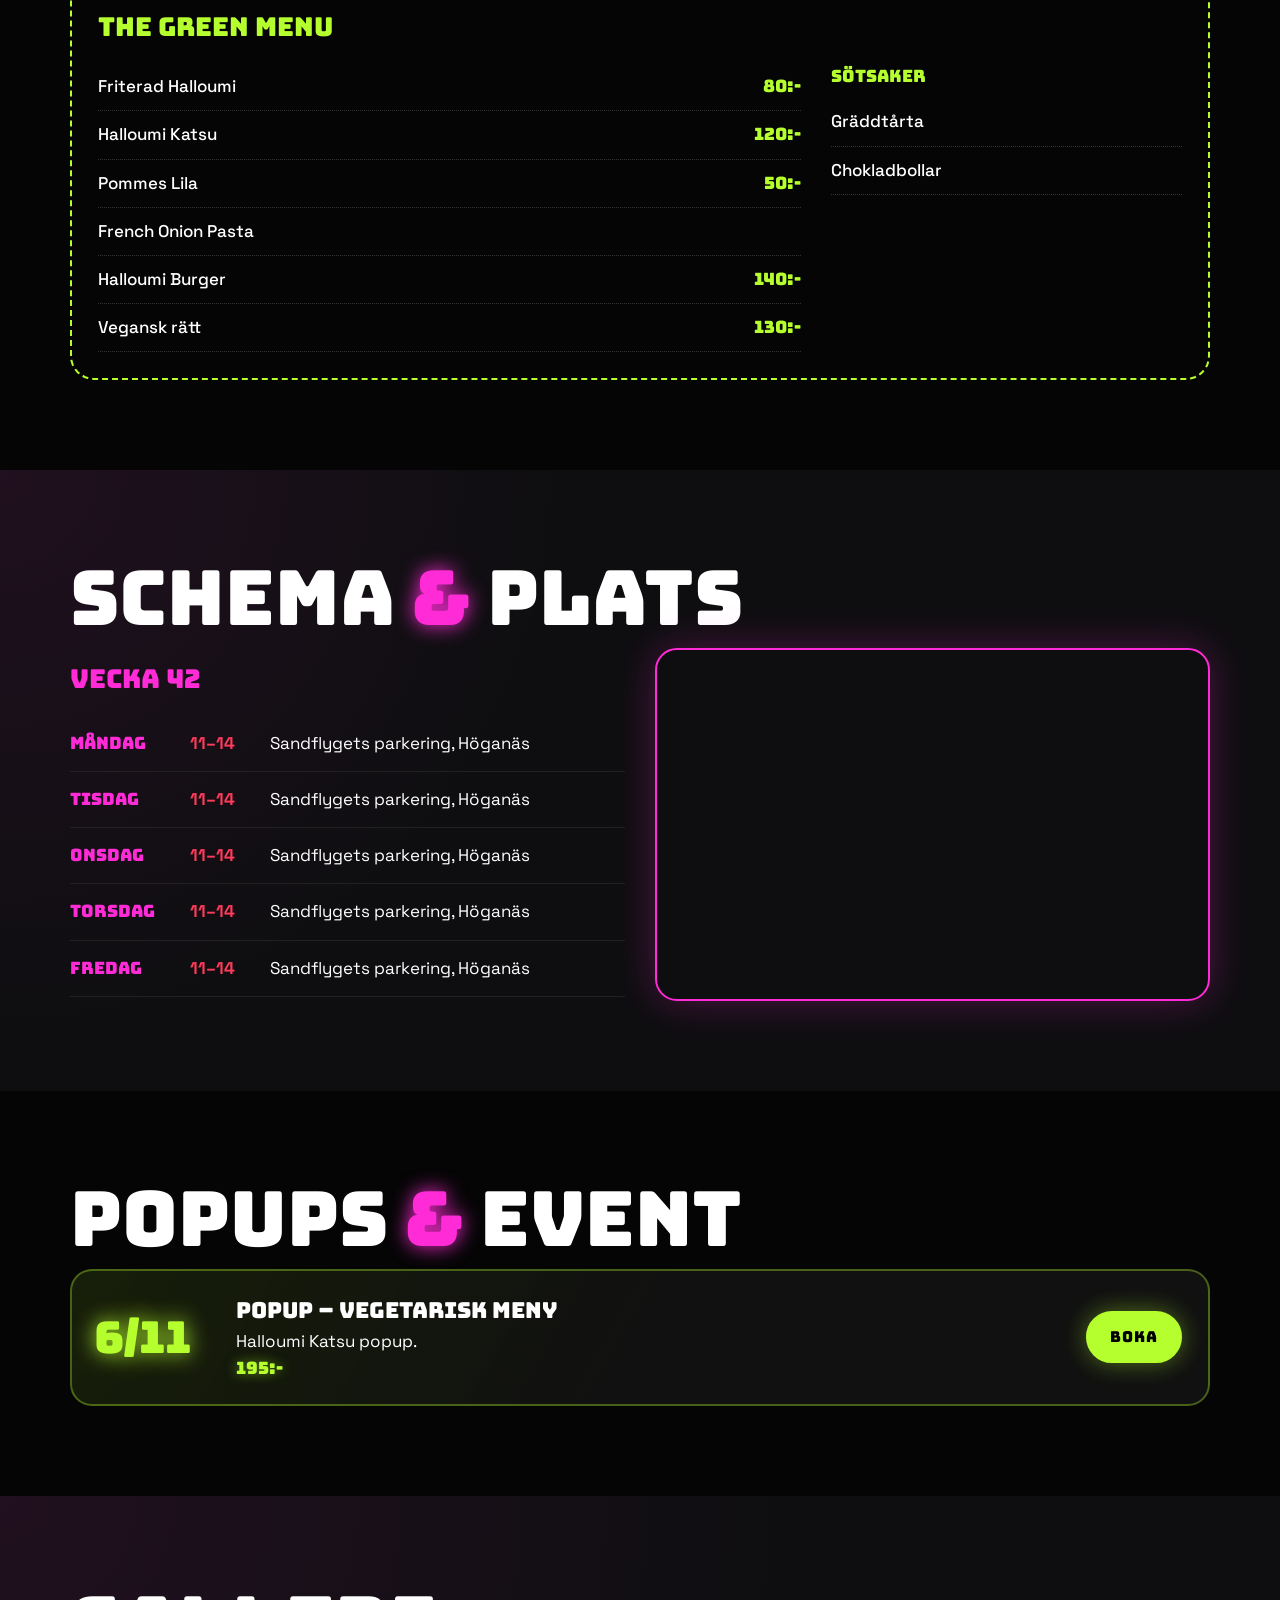
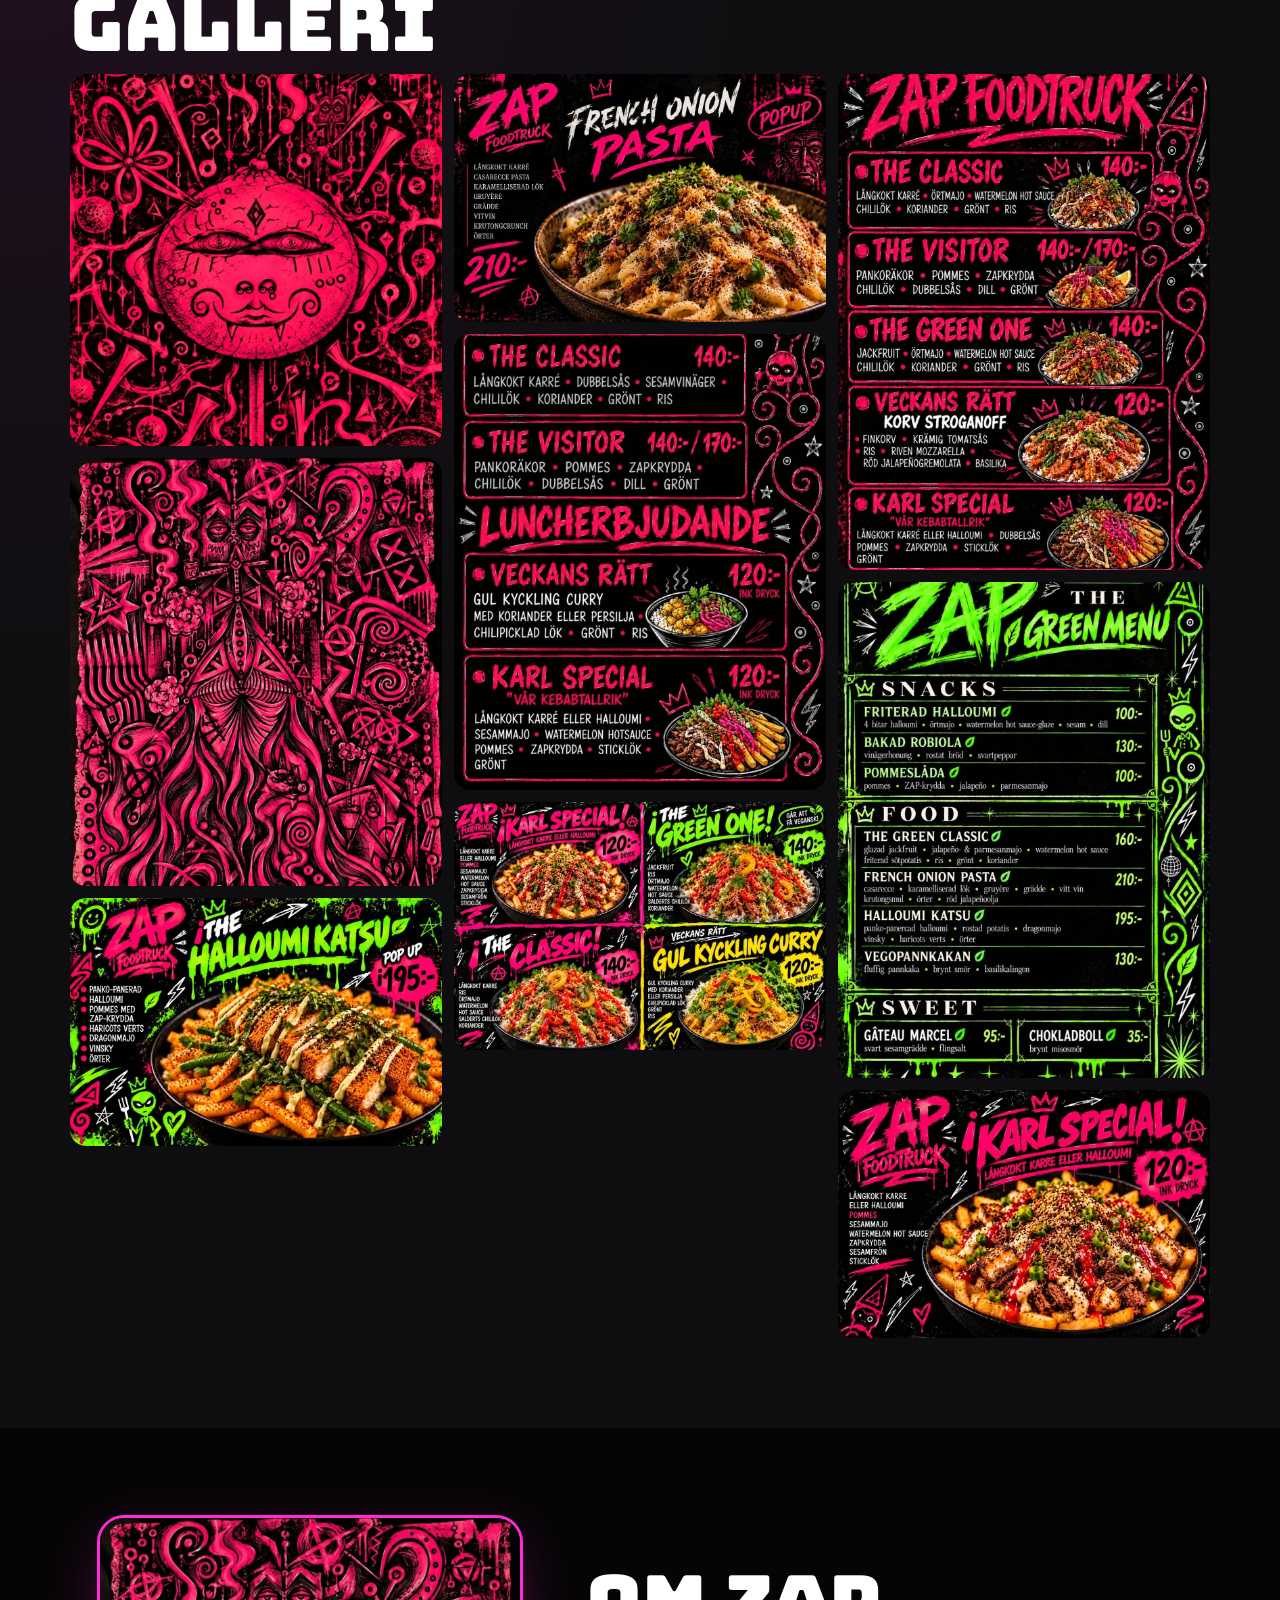
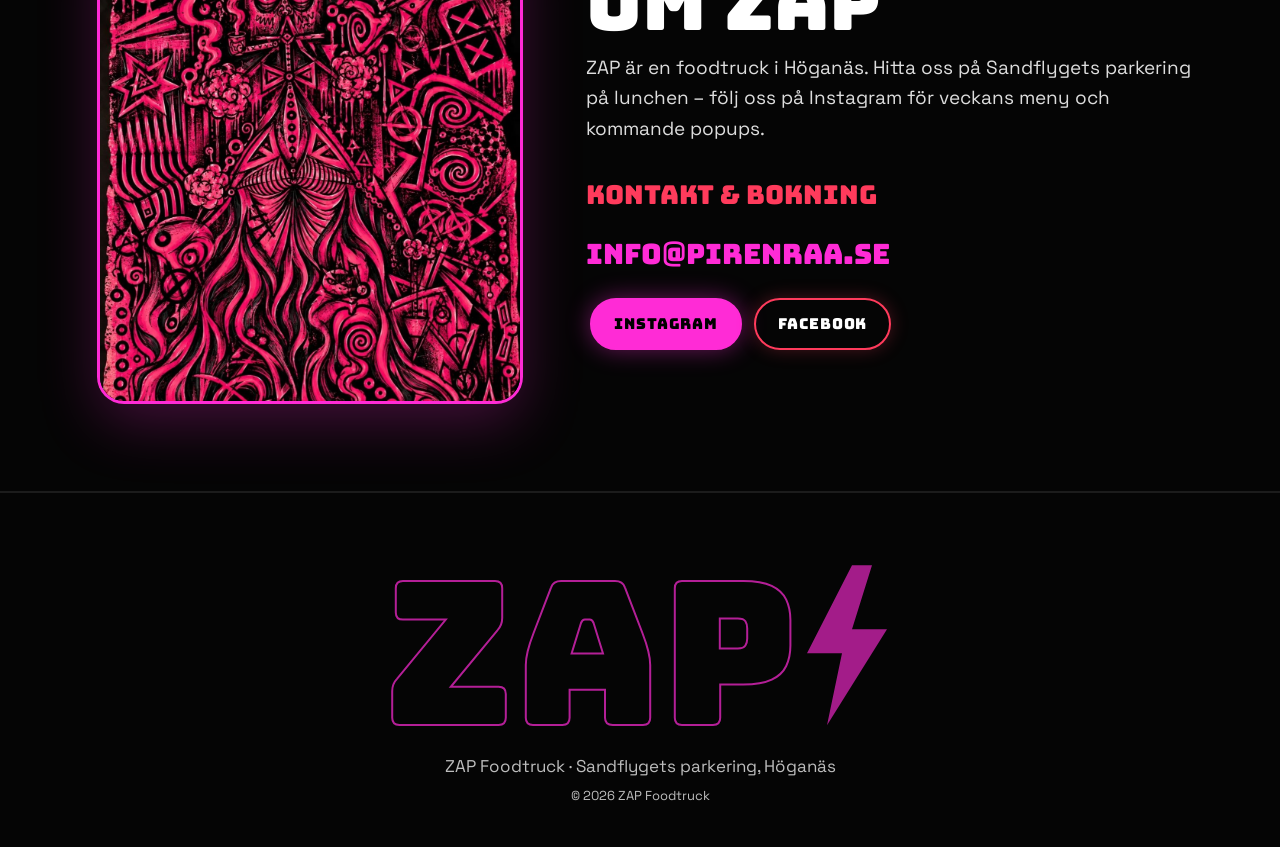
==== commit 48a4c9ab: "Karta: koordinater (Sandflyget 56.2111,12.5537) z15 + cache-busting" ====
--- a/index.html
+++ b/index.html
@@ -11,7 +11,7 @@
 <link rel="apple-touch-icon" href="img/apple-touch-icon.png">
 <link rel="preconnect" href="https://fonts.googleapis.com"><link rel="preconnect" href="https://fonts.gstatic.com" crossorigin>
 <link href="https://fonts.googleapis.com/css2?family=Bungee&family=Bungee+Shade&family=Space+Grotesk:wght@400;500;700&display=swap" rel="stylesheet">
-<link rel="stylesheet" href="style.css?v=7">
+<link rel="stylesheet" href="style.css?v=8">
 </head>
 <body class="locked">
 <div class="grain" aria-hidden="true"></div>
@@ -118,6 +118,6 @@
 </footer>
 
 <div class="lightbox" id="lb"><img alt=""></div>
-<script src="app.js?v=7"></script>
+<script src="app.js?v=8"></script>
 </body>
 </html>
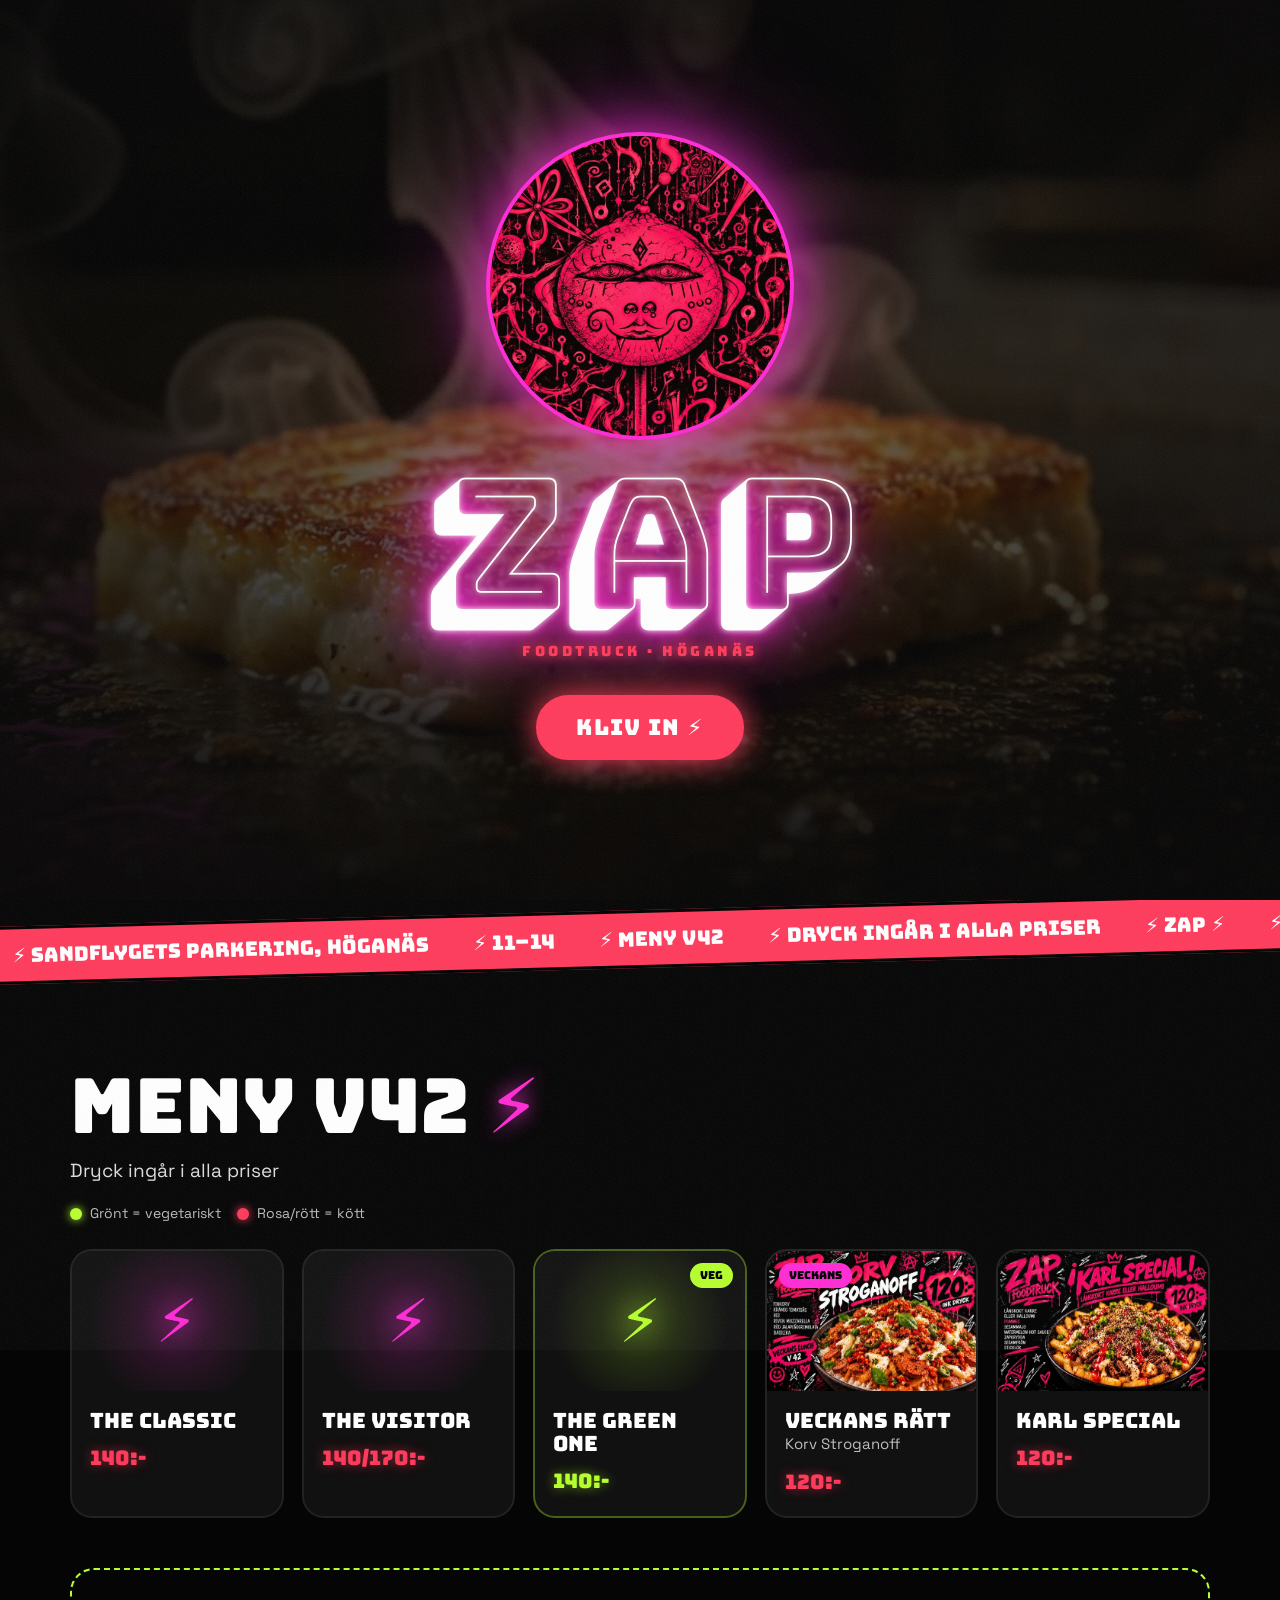
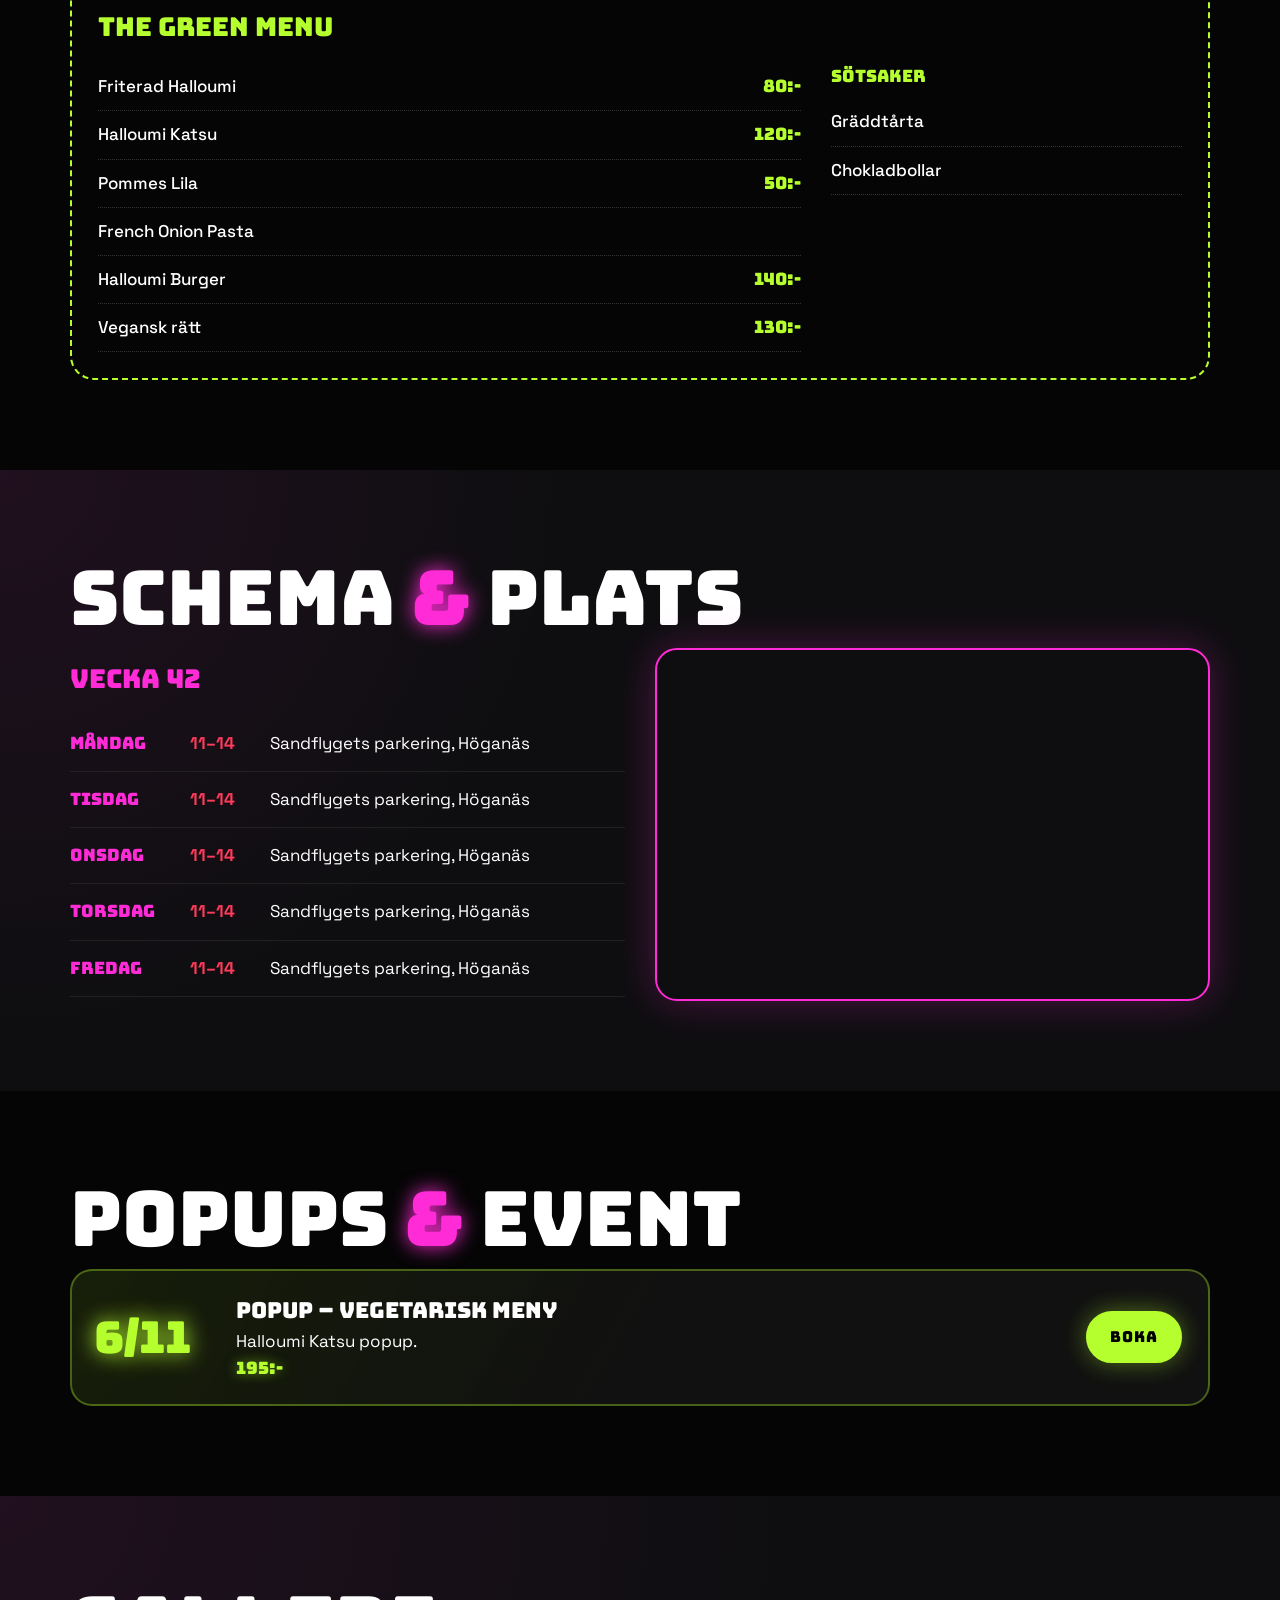
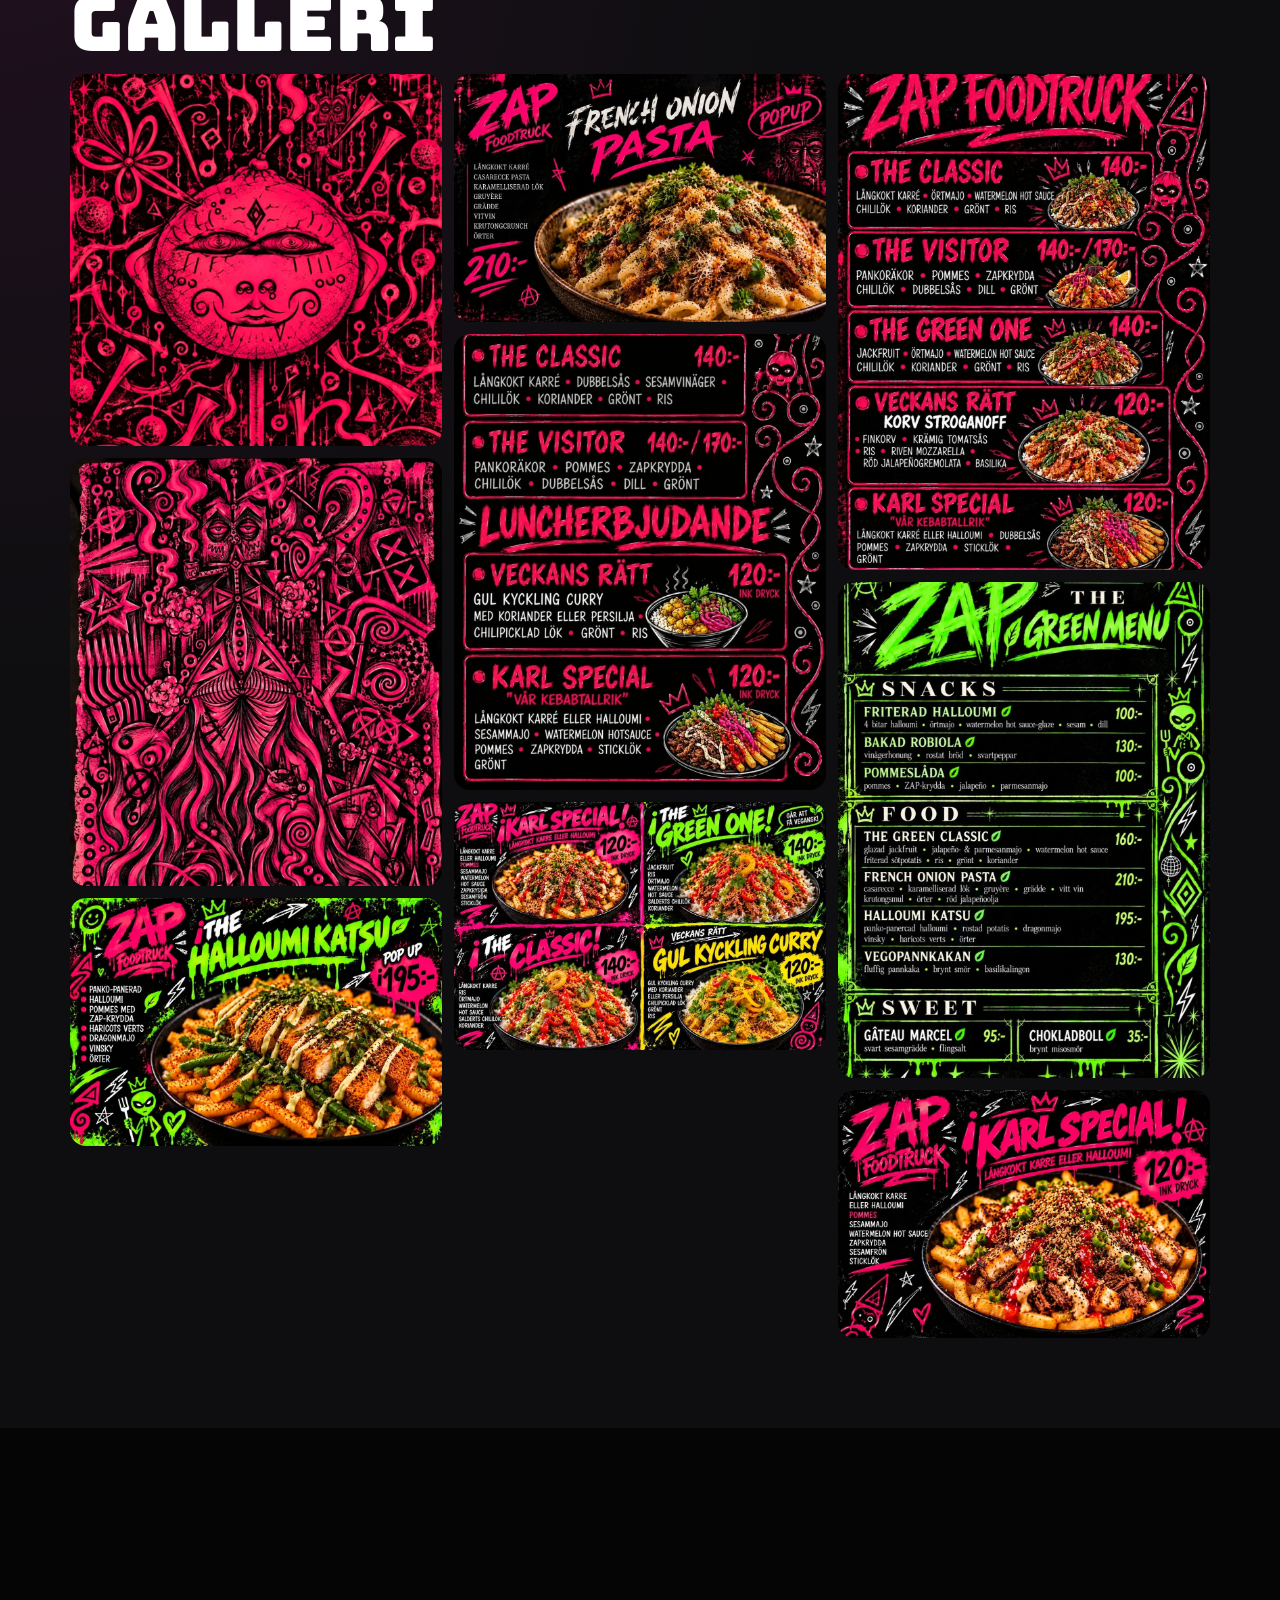
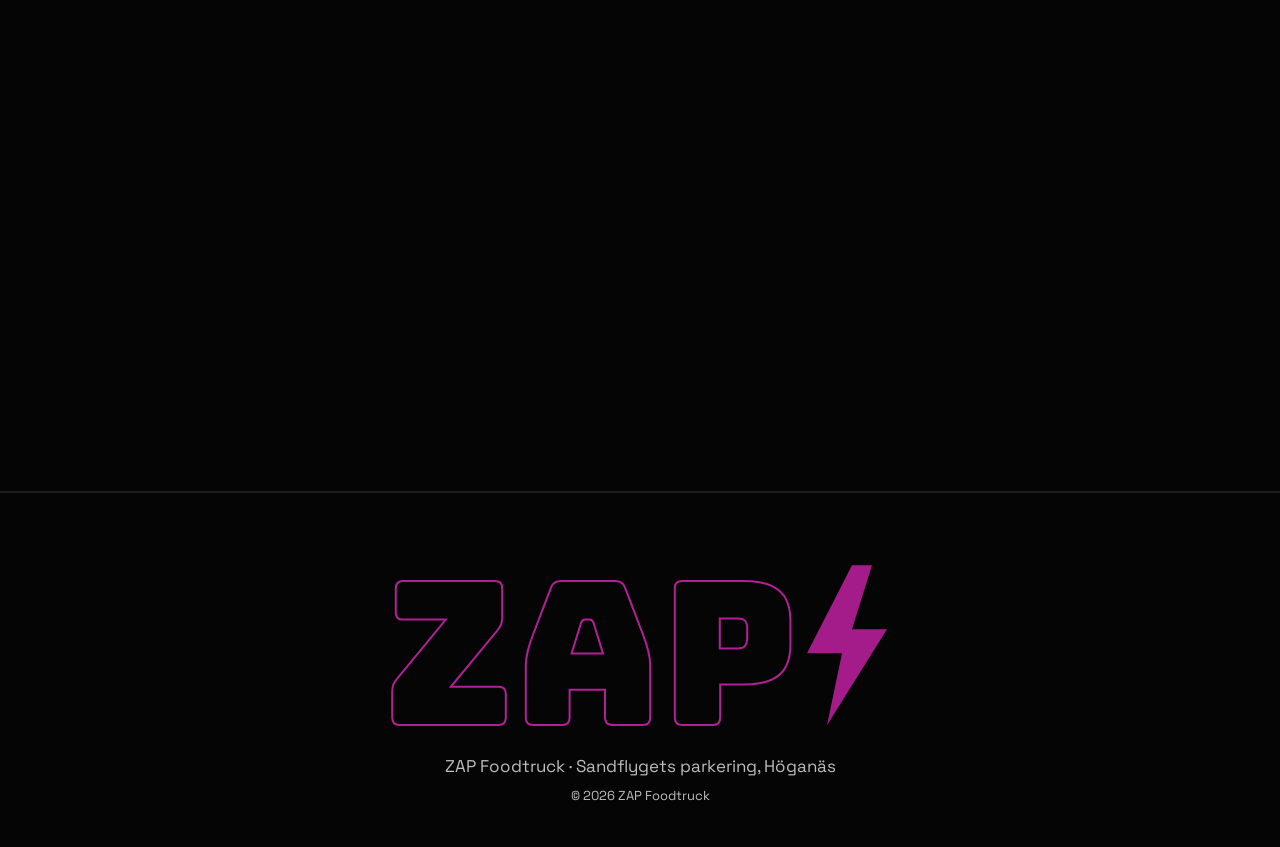
==== commit a8741b7a: "Introvideo (mp4+webm+poster) på splash i root och v2" ====
--- a/index.html
+++ b/index.html
@@ -11,14 +11,15 @@
 <link rel="apple-touch-icon" href="img/apple-touch-icon.png">
 <link rel="preconnect" href="https://fonts.googleapis.com"><link rel="preconnect" href="https://fonts.gstatic.com" crossorigin>
 <link href="https://fonts.googleapis.com/css2?family=Bungee&family=Bungee+Shade&family=Space+Grotesk:wght@400;500;700&display=swap" rel="stylesheet">
-<link rel="stylesheet" href="style.css?v=8">
+<link rel="stylesheet" href="style.css?v=9">
 </head>
 <body class="locked">
 <div class="grain" aria-hidden="true"></div>
 
 <!-- 1. VÄLKOMSTSCEN -->
 <section id="intro" aria-label="Välkommen">
-  <video class="bgvid" autoplay muted loop playsinline poster="img/post-logo-graphic.jpg" preload="none">
+  <video class="bgvid intro-vid" autoplay muted loop playsinline preload="auto" poster="videos/intro-poster.jpg" disablepictureinpicture>
+    <source src="videos/intro.webm" type="video/webm">
     <source src="videos/intro.mp4" type="video/mp4">
   </video>
   <div class="intro-fallback" aria-hidden="true">
@@ -118,6 +119,6 @@
 </footer>
 
 <div class="lightbox" id="lb"><img alt=""></div>
-<script src="app.js?v=8"></script>
+<script src="app.js?v=9"></script>
 </body>
 </html>
--- a/style.css
+++ b/style.css
@@ -144,3 +144,9 @@
 .foot-big .fb{display:inline-block;width:.5em;height:.8em;background:var(--pk);clip-path:polygon(55% 0,10% 55%,45% 55%,30% 100%,90% 40%,55% 40%,75% 0);font-size:0;vertical-align:baseline}
 .foot-big{font-size:clamp(60px,18vw,200px)}
 .nav-logo img{width:52px;height:52px;border-radius:50%;box-shadow:0 0 0 2px var(--pk),0 0 18px var(--pk);transition:transform .3s}.nav-logo img:hover{transform:rotate(-8deg) scale(1.08)}
+/* Introvideo */
+#intro .intro-vid{opacity:1;z-index:0;object-fit:cover}
+#intro .intro-fallback{z-index:1;background:radial-gradient(ellipse at 50% 45%,#05050533 0%,#050505aa 60%,#050505ee 100%),linear-gradient(180deg,#05050599 0%,#05050544 40%,#050505cc 100%)}
+#intro .intro-fallback img{display:none}
+#intro .bolts{z-index:2;position:absolute;inset:0}
+#intro .intro-inner{z-index:3}
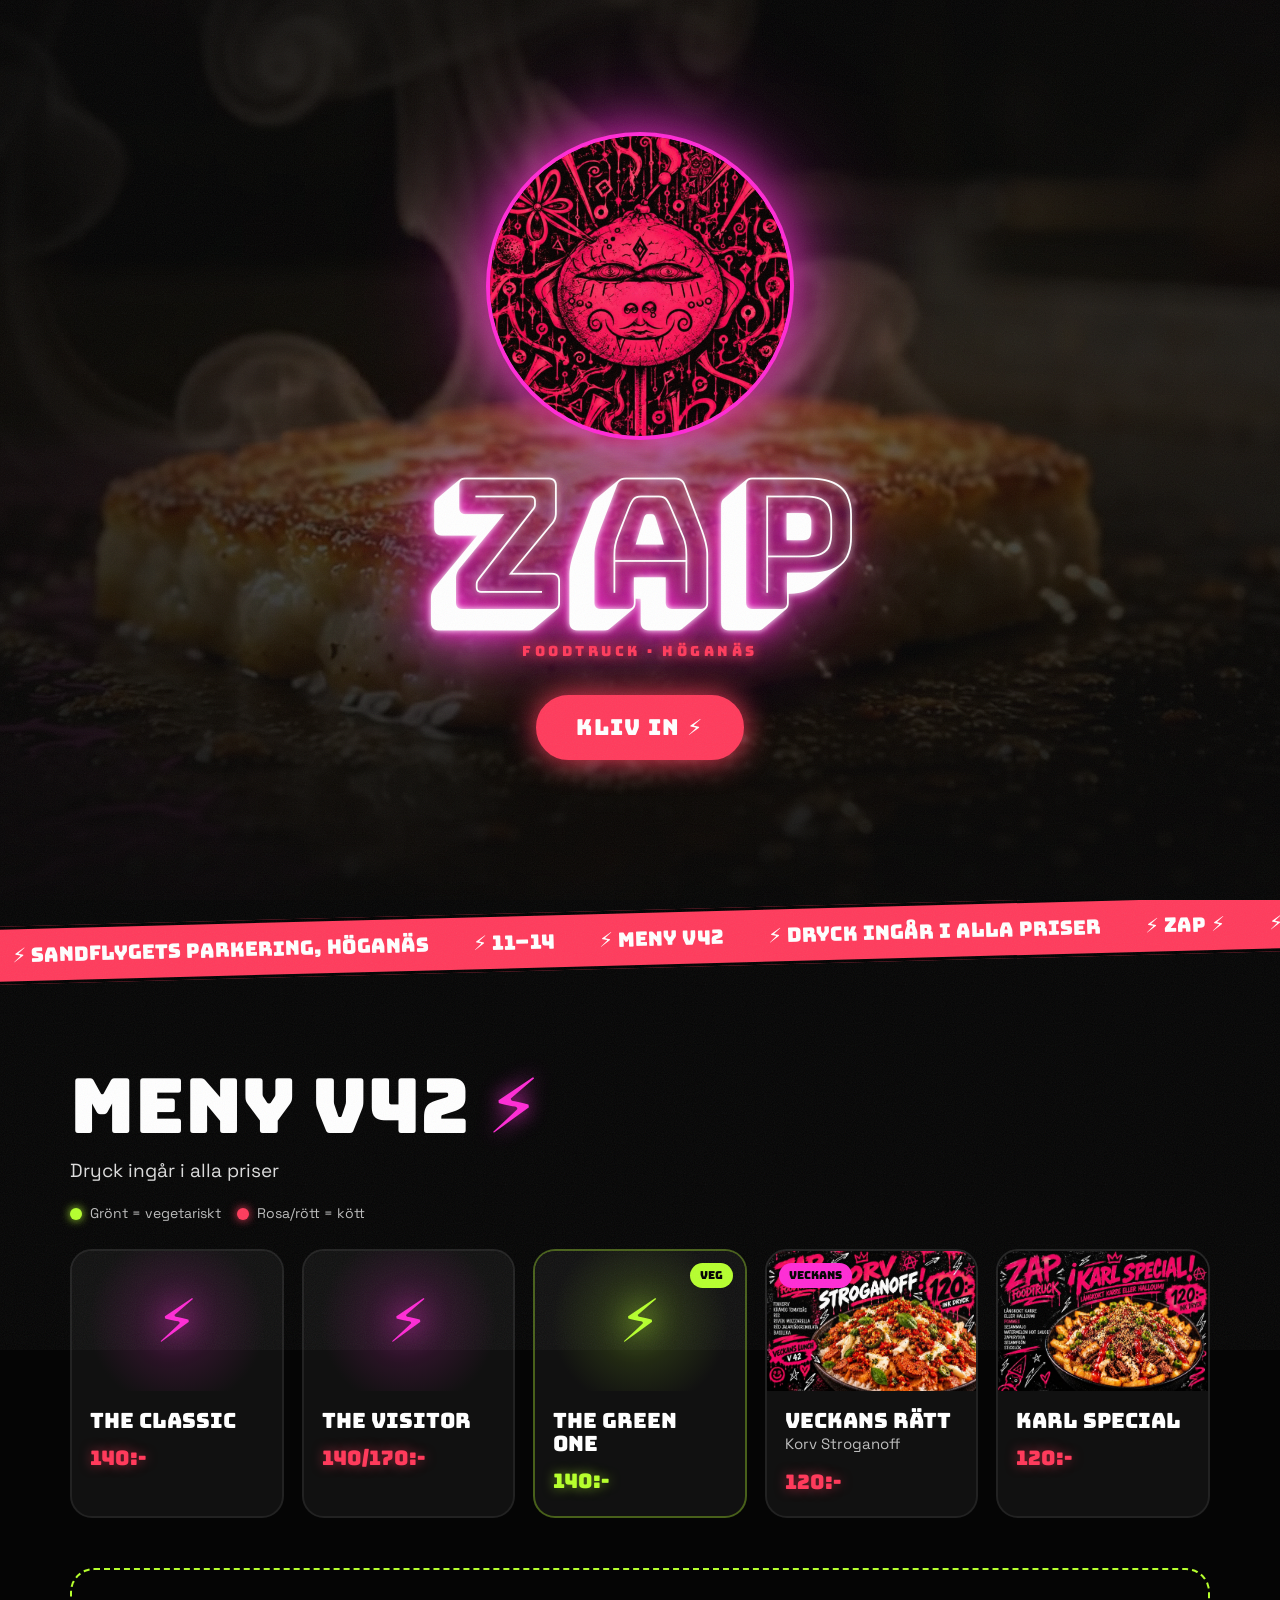
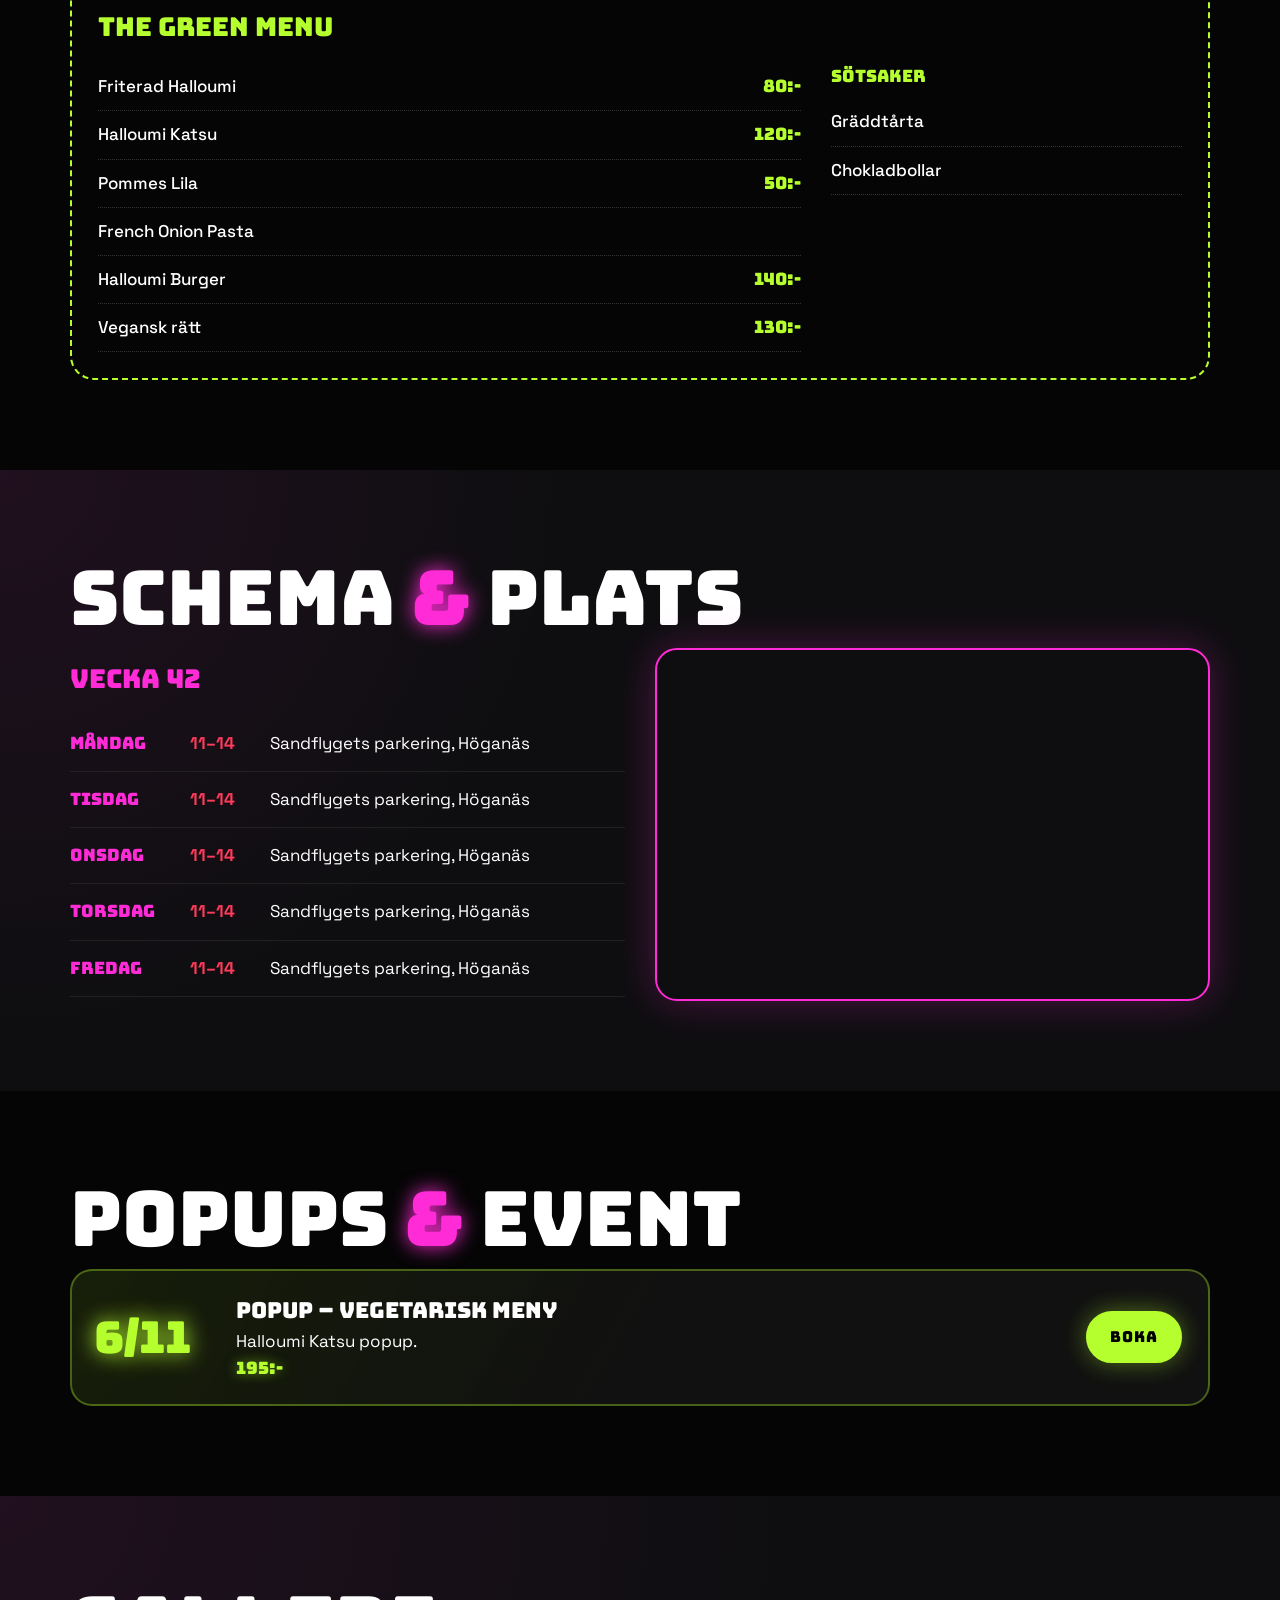
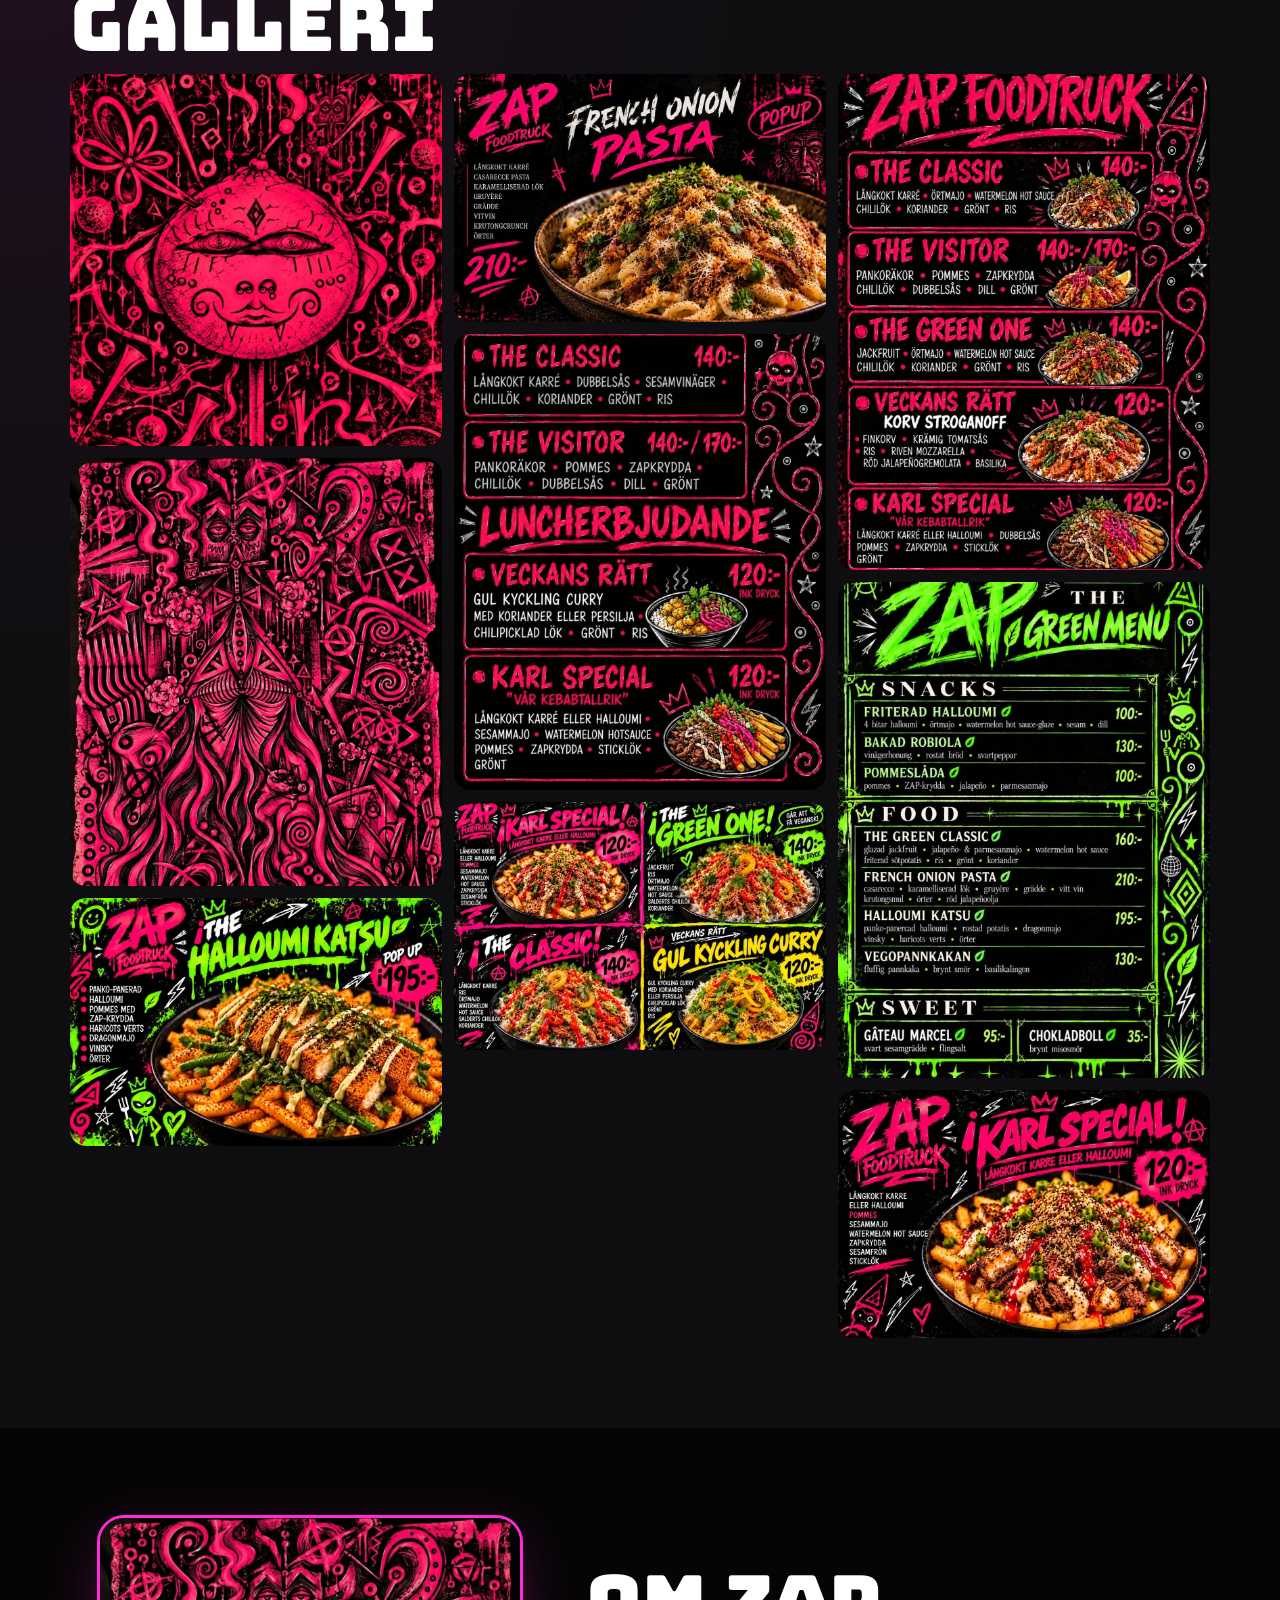
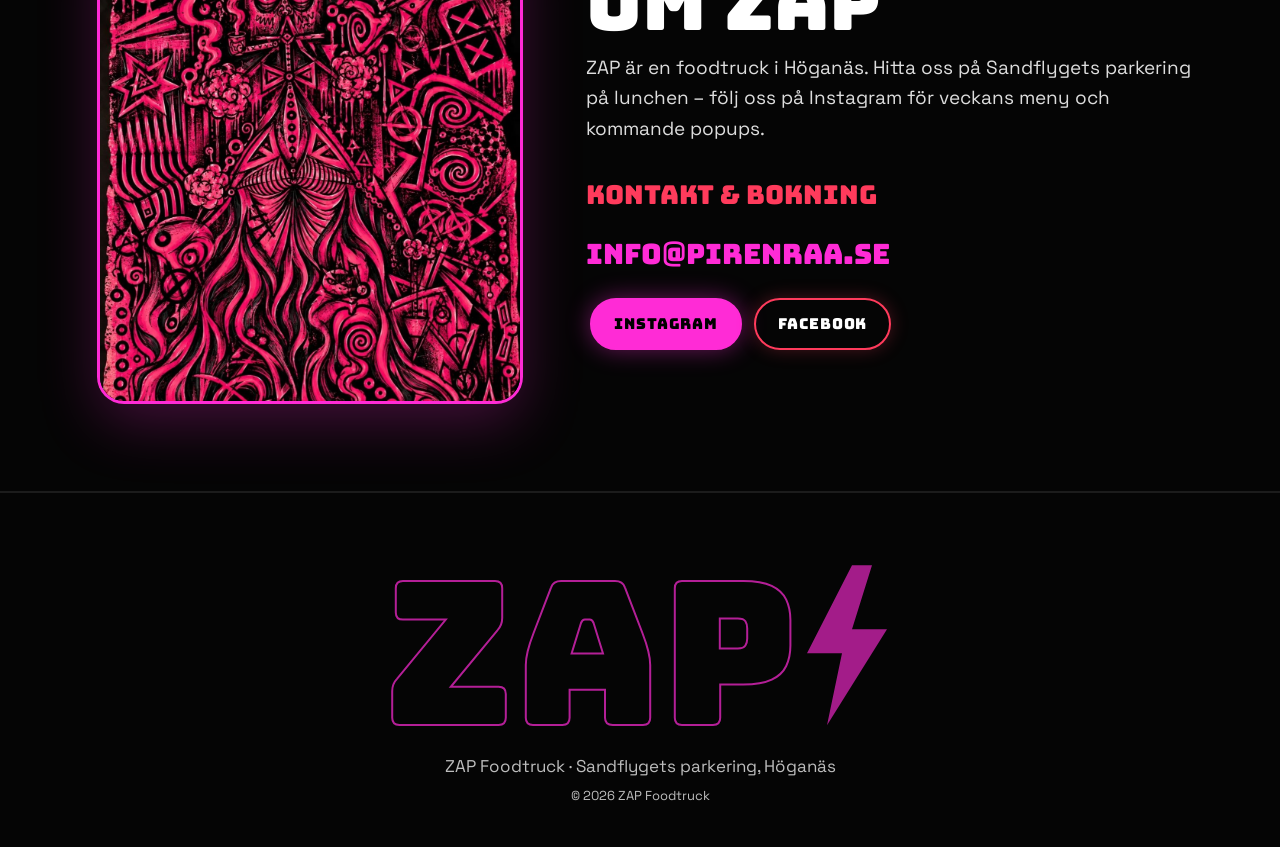
==== commit e6d704a0: "Ny logga/favicon: karaktären med pipan" ====
--- a/index.html
+++ b/index.html
@@ -6,12 +6,12 @@
 <title>ZAP Foodtruck – Höganäs</title>
 <meta name="description" content="ZAP Foodtruck – street food på Sandflygets parkering i Höganäs. Lunch 11–14.">
 <meta name="theme-color" content="#050505">
-<link rel="icon" type="image/png" sizes="32x32" href="img/favicon-32.png">
-<link rel="icon" type="image/png" sizes="256x256" href="img/logo-face-256.png">
-<link rel="apple-touch-icon" href="img/apple-touch-icon.png">
+<link rel="icon" type="image/png" sizes="32x32" href="img/favicon-32.png?v=2">
+<link rel="icon" type="image/png" sizes="256x256" href="img/logo-char-256.png?v=2">
+<link rel="apple-touch-icon" href="img/apple-touch-icon.png?v=2">
 <link rel="preconnect" href="https://fonts.googleapis.com"><link rel="preconnect" href="https://fonts.gstatic.com" crossorigin>
 <link href="https://fonts.googleapis.com/css2?family=Bungee&family=Bungee+Shade&family=Space+Grotesk:wght@400;500;700&display=swap" rel="stylesheet">
-<link rel="stylesheet" href="style.css?v=9">
+<link rel="stylesheet" href="style.css?v=10">
 </head>
 <body class="locked">
 <div class="grain" aria-hidden="true"></div>
@@ -35,7 +35,7 @@
 </section>
 
 <header class="nav">
-  <a href="#top" class="nav-logo"><img src="img/logo-face-256.png" srcset="img/logo-face-256.png 1x, img/logo-face-512.png 2x" alt="ZAP" width="52" height="52"></a>
+  <a href="#top" class="nav-logo"><img src="img/logo-char-256.png?v=2" srcset="img/logo-char-256.png 1x, img/logo-char-512.png 2x" alt="ZAP" width="52" height="52"></a>
   <nav><a href="#meny">Meny</a><a href="#schema">Schema</a><a href="#event">Popups</a><a href="#kontakt">Kontakt</a></nav>
 </header>
 
@@ -119,6 +119,6 @@
 </footer>
 
 <div class="lightbox" id="lb"><img alt=""></div>
-<script src="app.js?v=9"></script>
+<script src="app.js?v=10"></script>
 </body>
 </html>
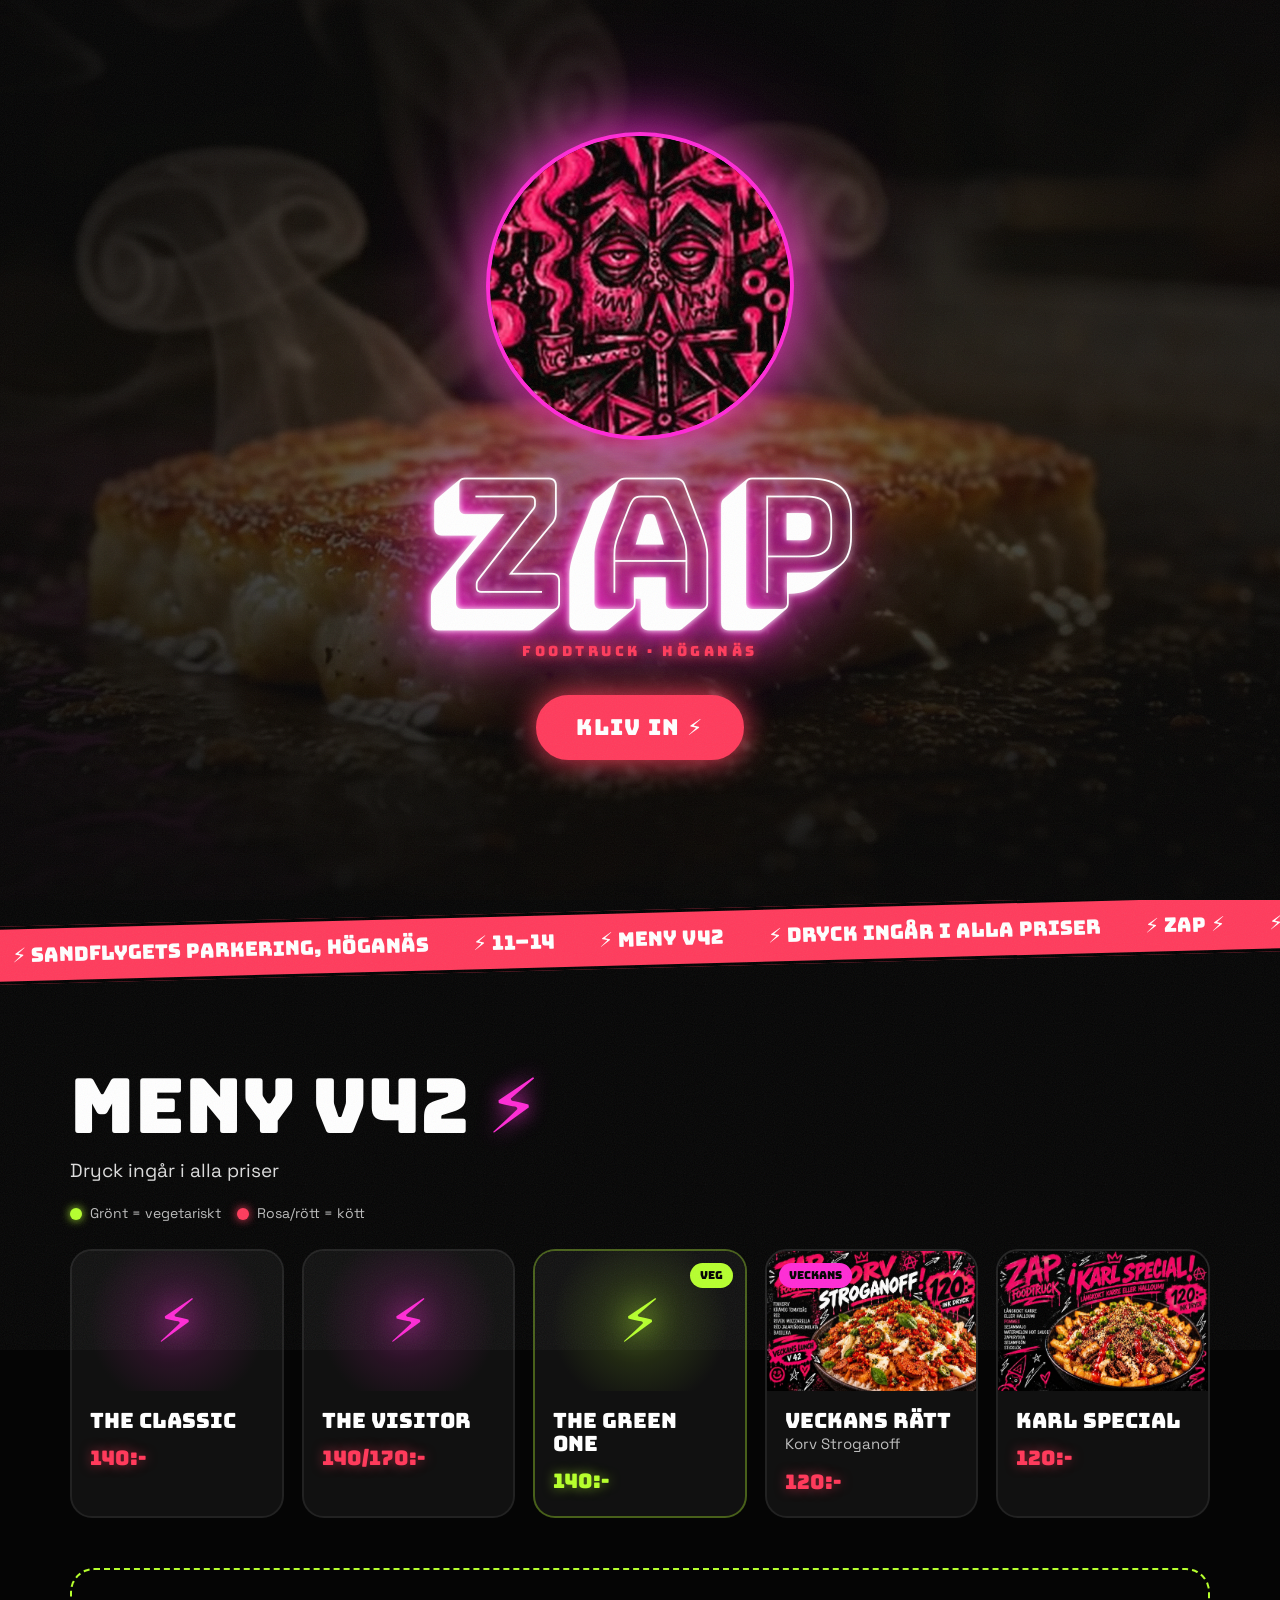
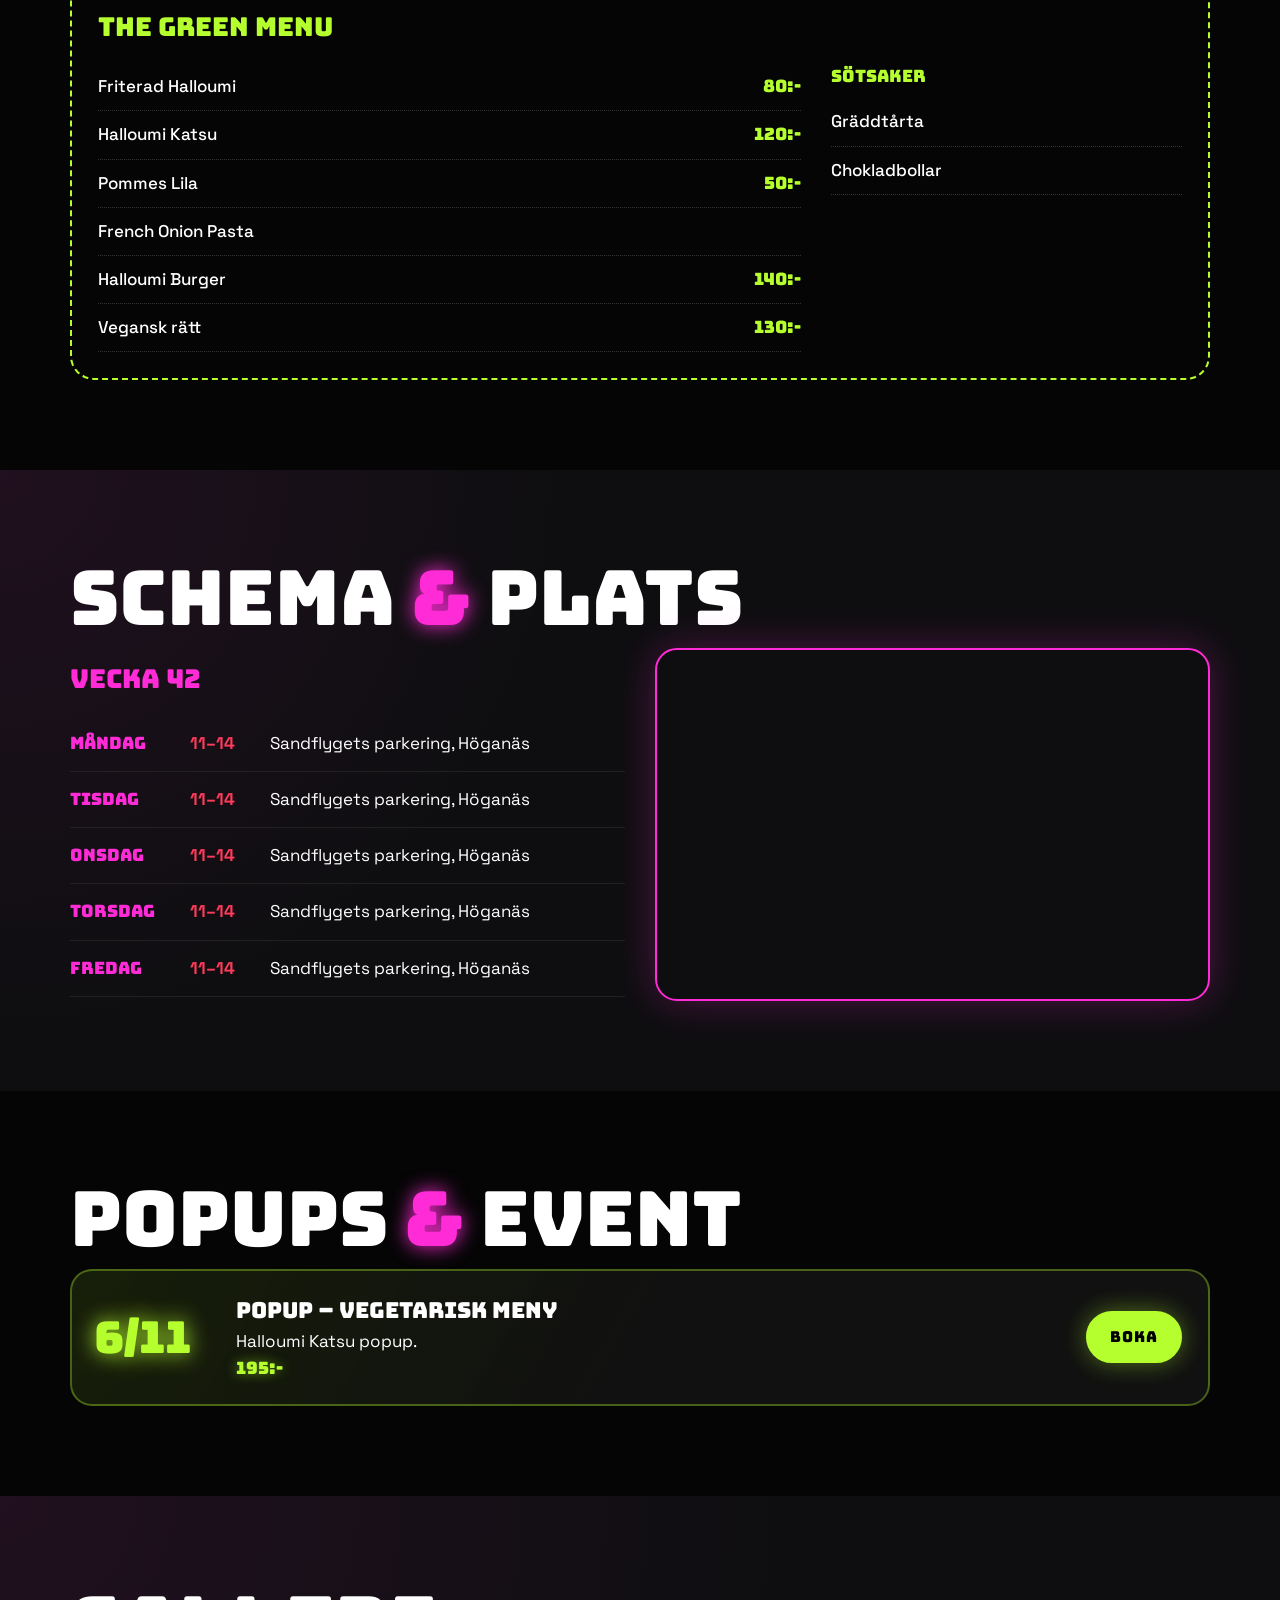
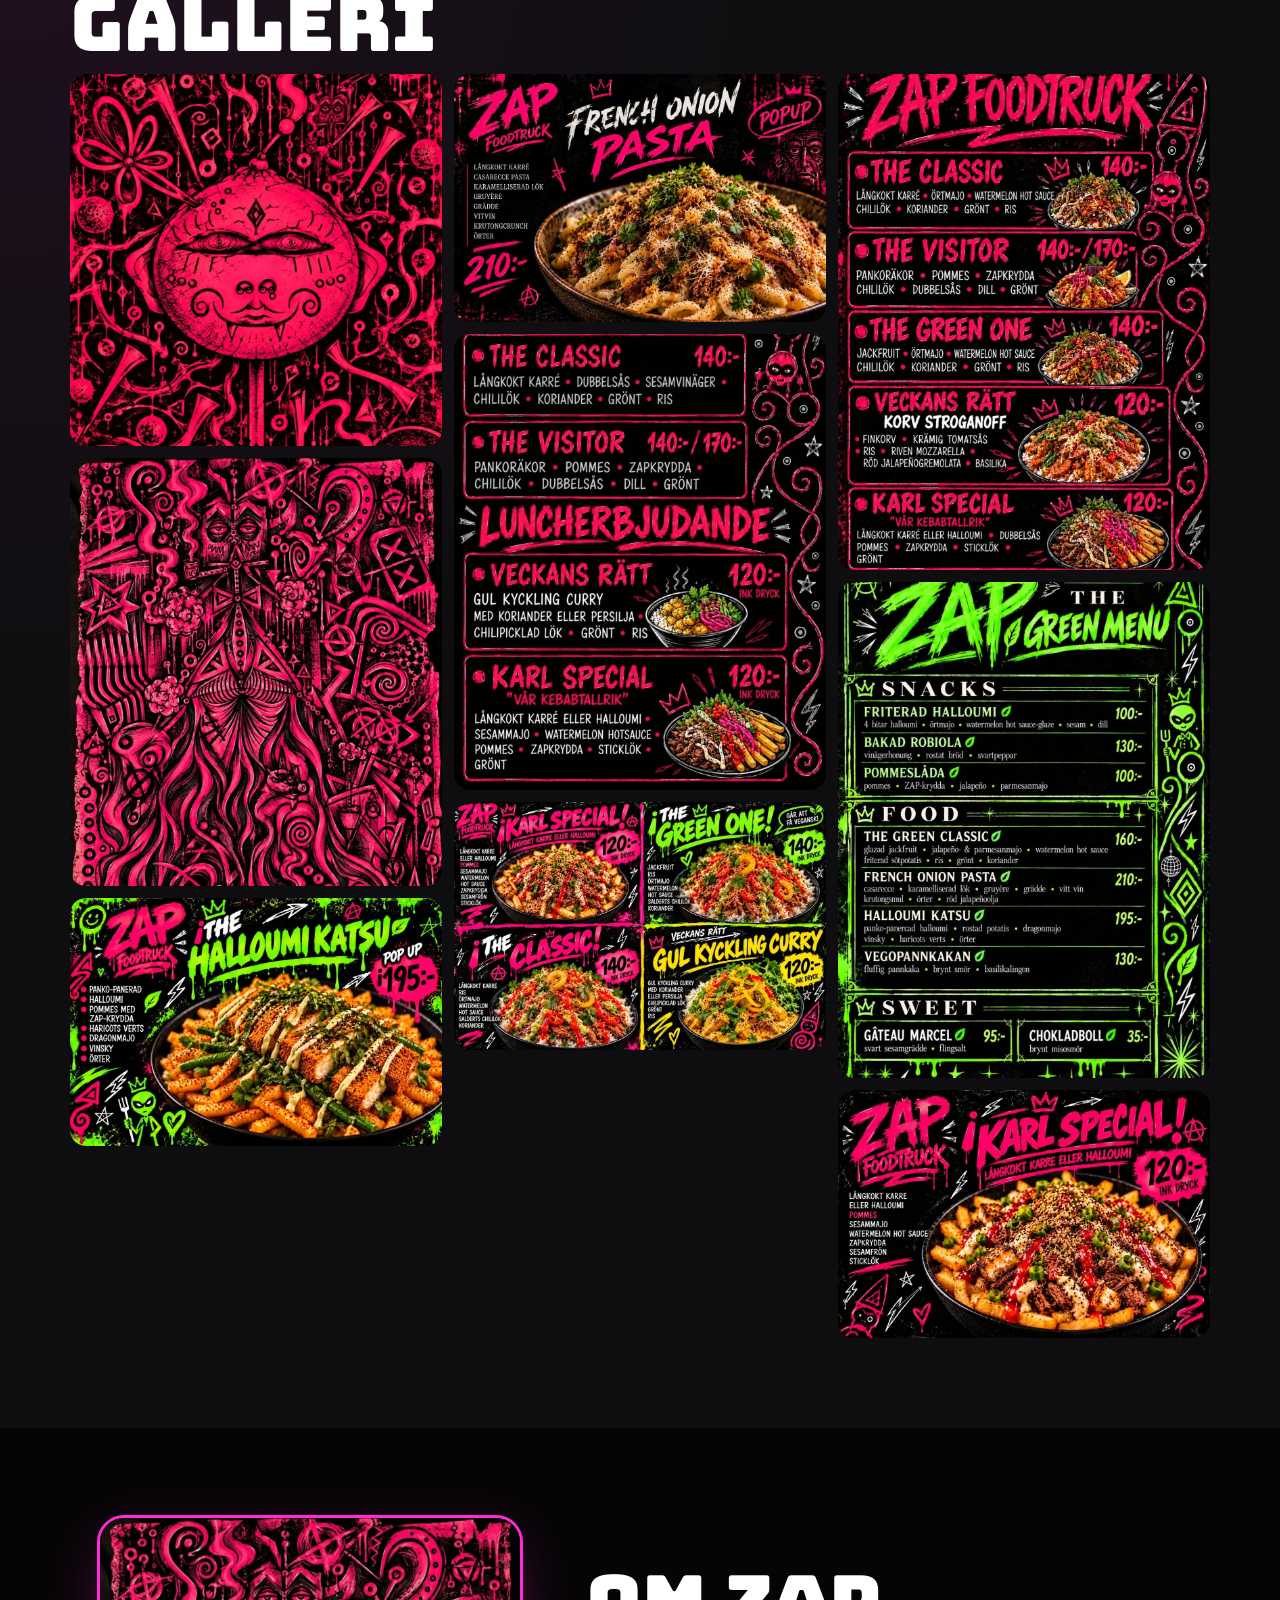
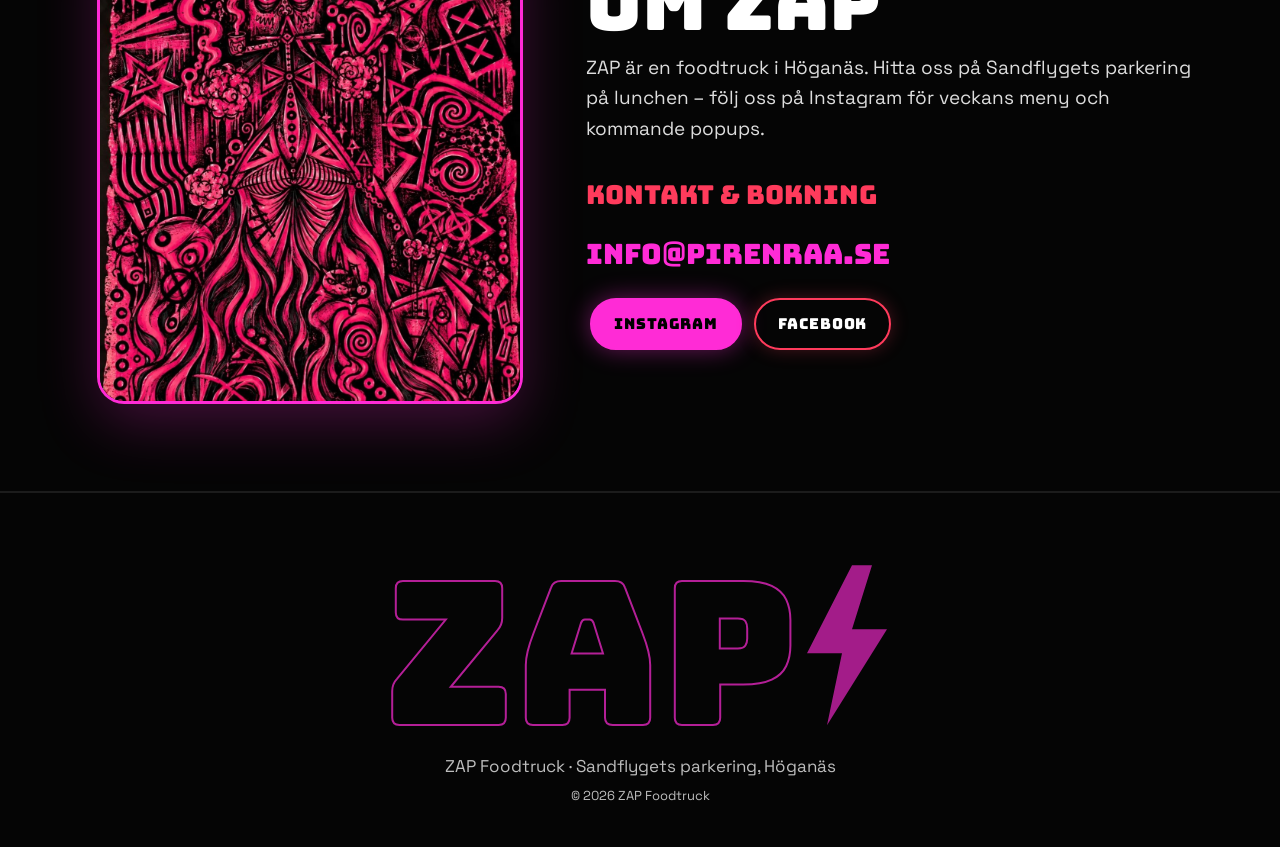
==== commit 7fac4ca0: "Ny karaktär på splash-logga, v2-hero och og:image" ====
--- a/index.html
+++ b/index.html
@@ -5,13 +5,14 @@
 <meta name="viewport" content="width=device-width,initial-scale=1">
 <title>ZAP Foodtruck – Höganäs</title>
 <meta name="description" content="ZAP Foodtruck – street food på Sandflygets parkering i Höganäs. Lunch 11–14.">
+<meta property="og:title" content="ZAP Foodtruck – Höganäs"><meta property="og:image" content="https://wxkrman.github.io/zap-foodtruck/img/zap-character.jpg">
 <meta name="theme-color" content="#050505">
 <link rel="icon" type="image/png" sizes="32x32" href="img/favicon-32.png?v=2">
 <link rel="icon" type="image/png" sizes="256x256" href="img/logo-char-256.png?v=2">
 <link rel="apple-touch-icon" href="img/apple-touch-icon.png?v=2">
 <link rel="preconnect" href="https://fonts.googleapis.com"><link rel="preconnect" href="https://fonts.gstatic.com" crossorigin>
 <link href="https://fonts.googleapis.com/css2?family=Bungee&family=Bungee+Shade&family=Space+Grotesk:wght@400;500;700&display=swap" rel="stylesheet">
-<link rel="stylesheet" href="style.css?v=10">
+<link rel="stylesheet" href="style.css?v=11">
 </head>
 <body class="locked">
 <div class="grain" aria-hidden="true"></div>
@@ -23,11 +24,11 @@
     <source src="videos/intro.mp4" type="video/mp4">
   </video>
   <div class="intro-fallback" aria-hidden="true">
-    <img src="img/post-logo-graphic.jpg" alt="">
+    <img src="img/zap-character.jpg" alt="">
   </div>
   <div class="bolts" aria-hidden="true"><i></i><i></i><i></i><i></i></div>
   <div class="intro-inner">
-    <img class="intro-logo" src="img/post-logo-graphic.jpg" alt="ZAP logga">
+    <img class="intro-logo" src="img/logo-char-512.png" alt="ZAP logga">
     <h1 class="neon">ZAP</h1>
     <p class="kicker">Foodtruck · Höganäs</p>
     <button id="enter" class="btn btn-big">KLIV IN <span>⚡</span></button>
--- a/style.css
+++ b/style.css
@@ -150,3 +150,4 @@
 #intro .intro-fallback img{display:none}
 #intro .bolts{z-index:2;position:absolute;inset:0}
 #intro .intro-inner{z-index:3}
+.intro-logo{object-fit:cover;aspect-ratio:1}
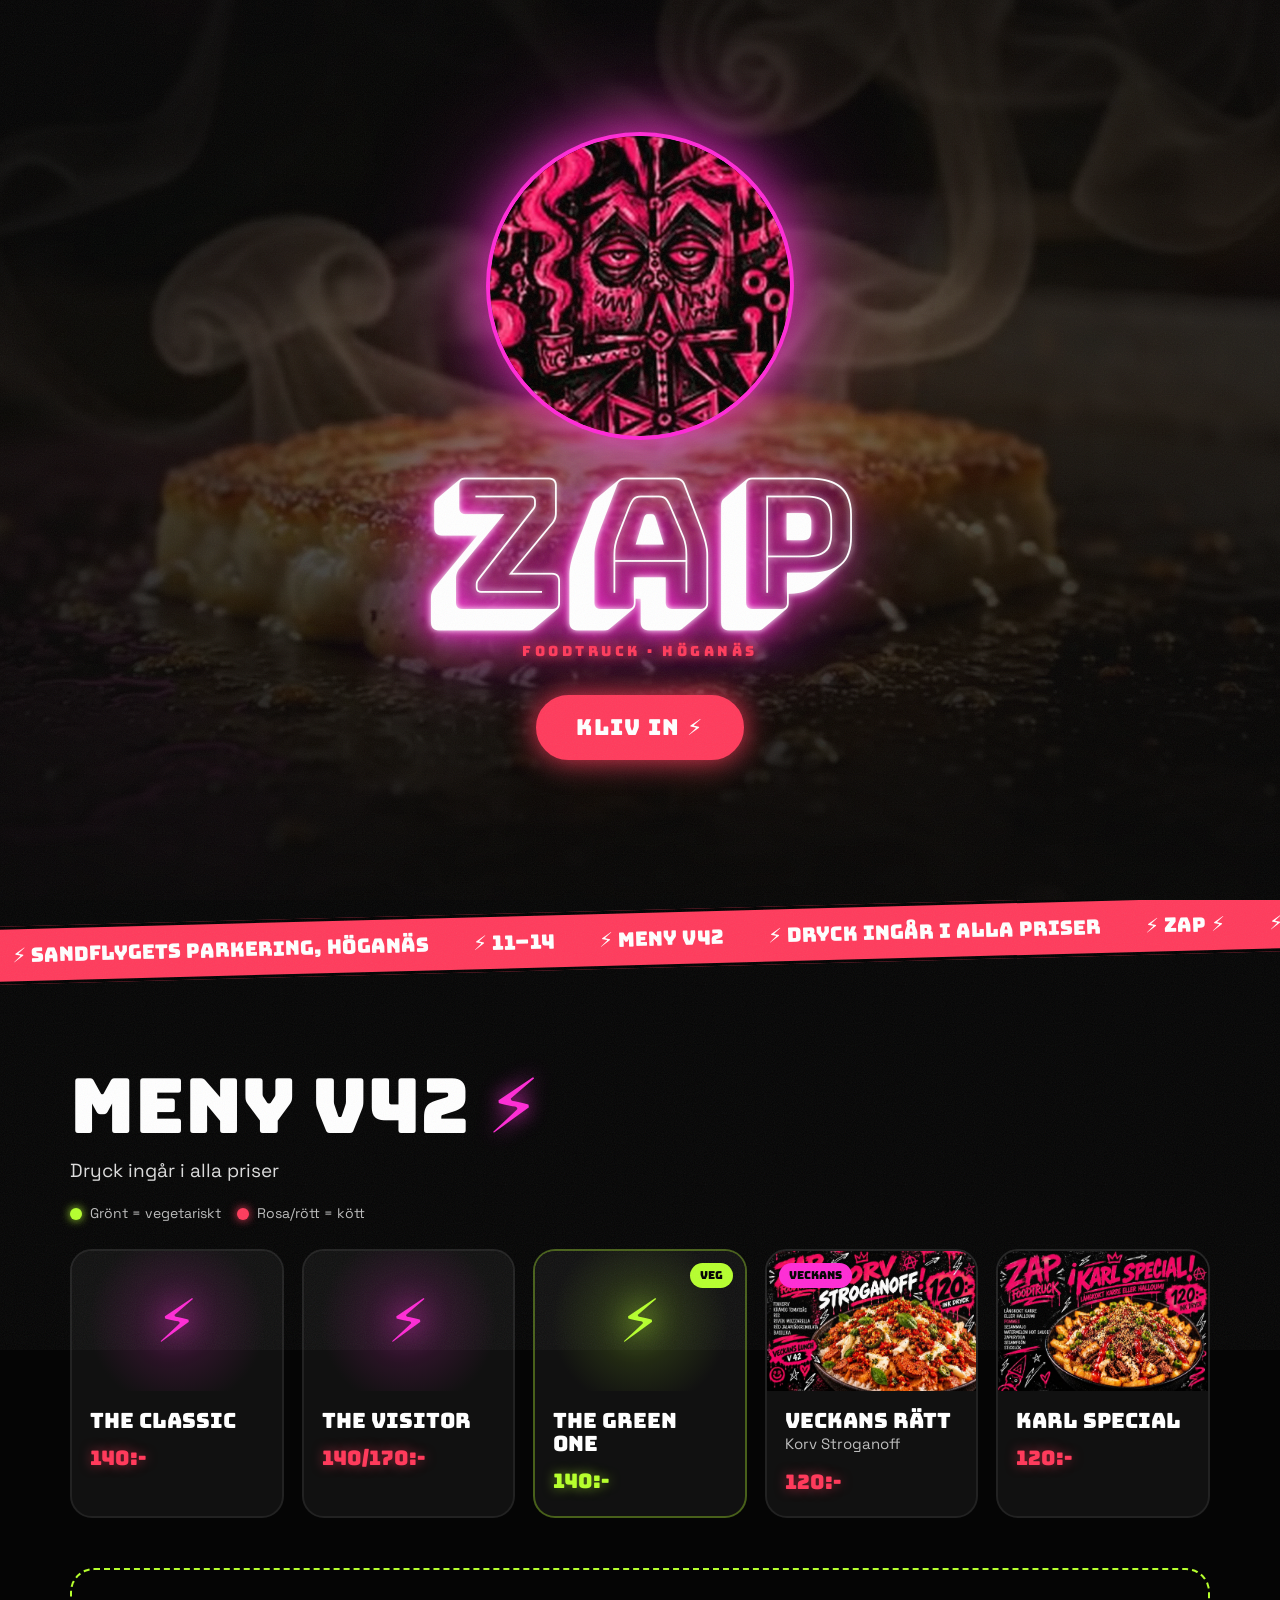
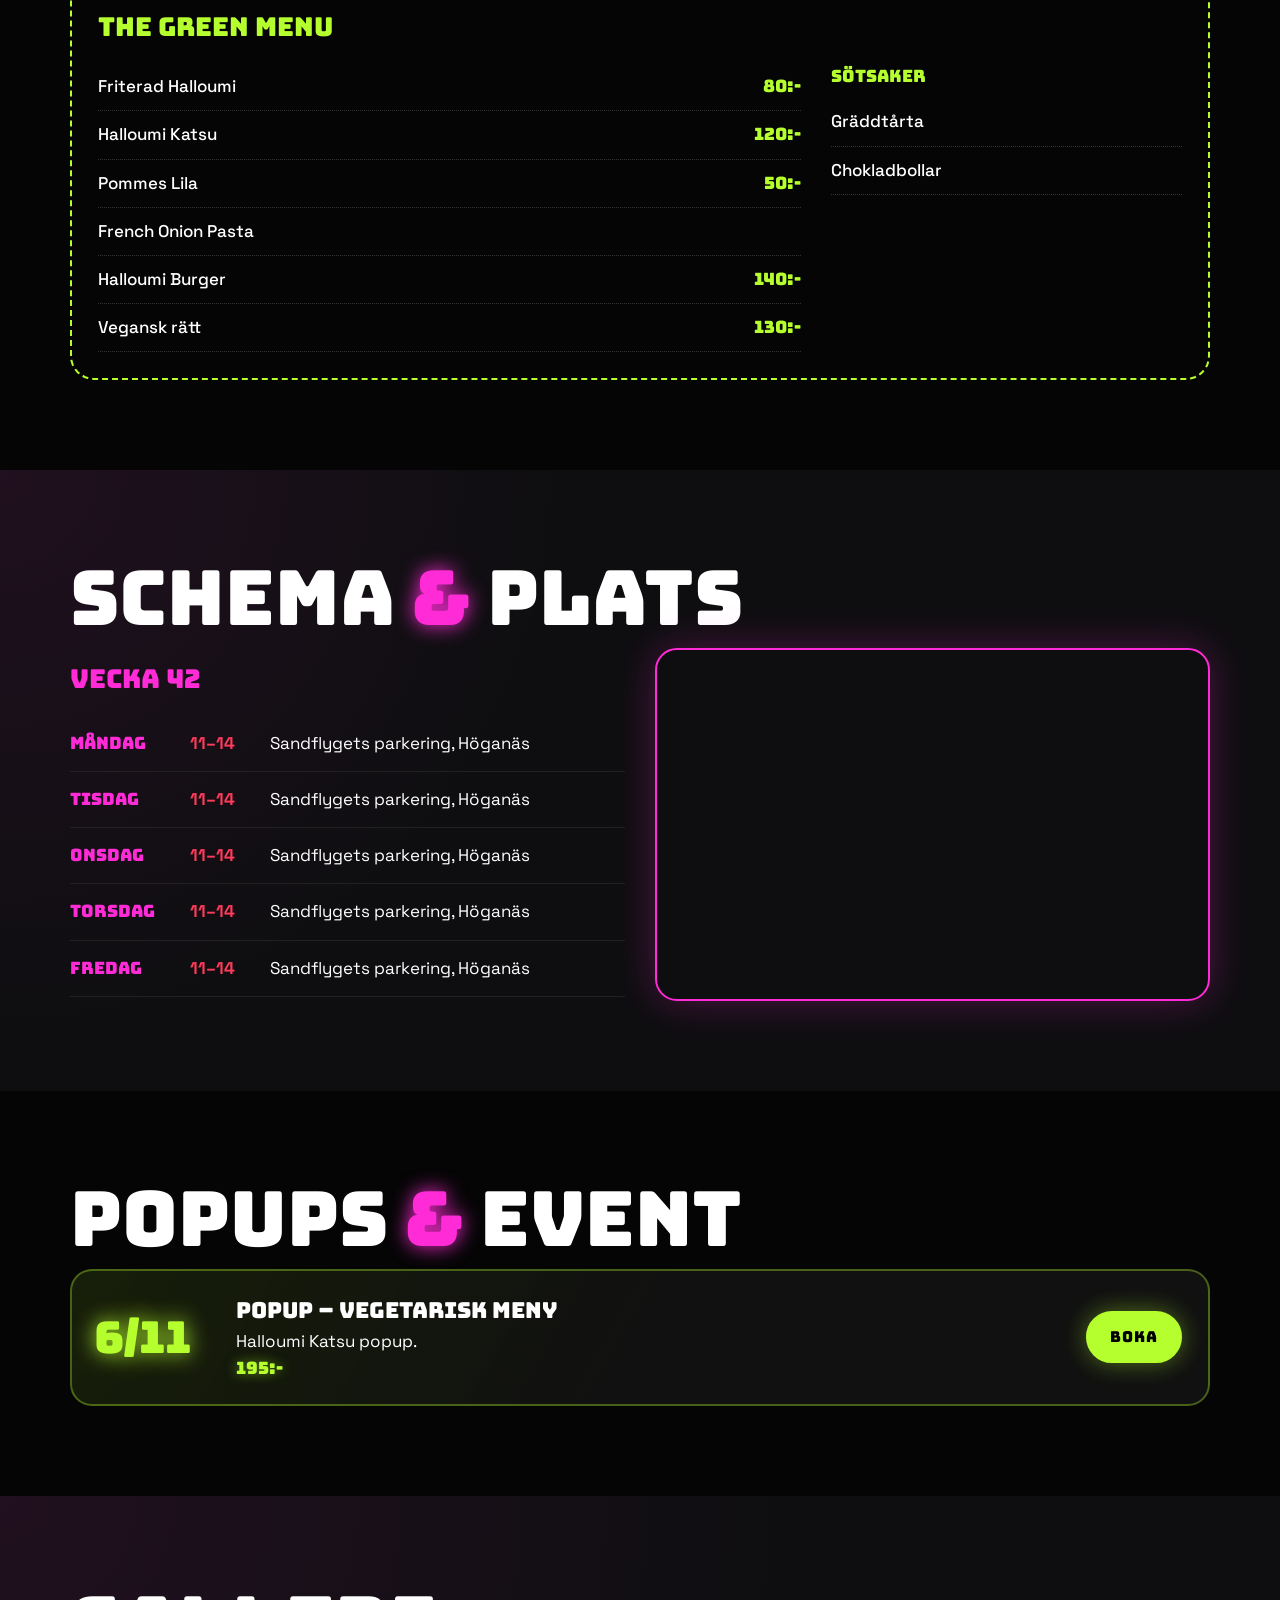
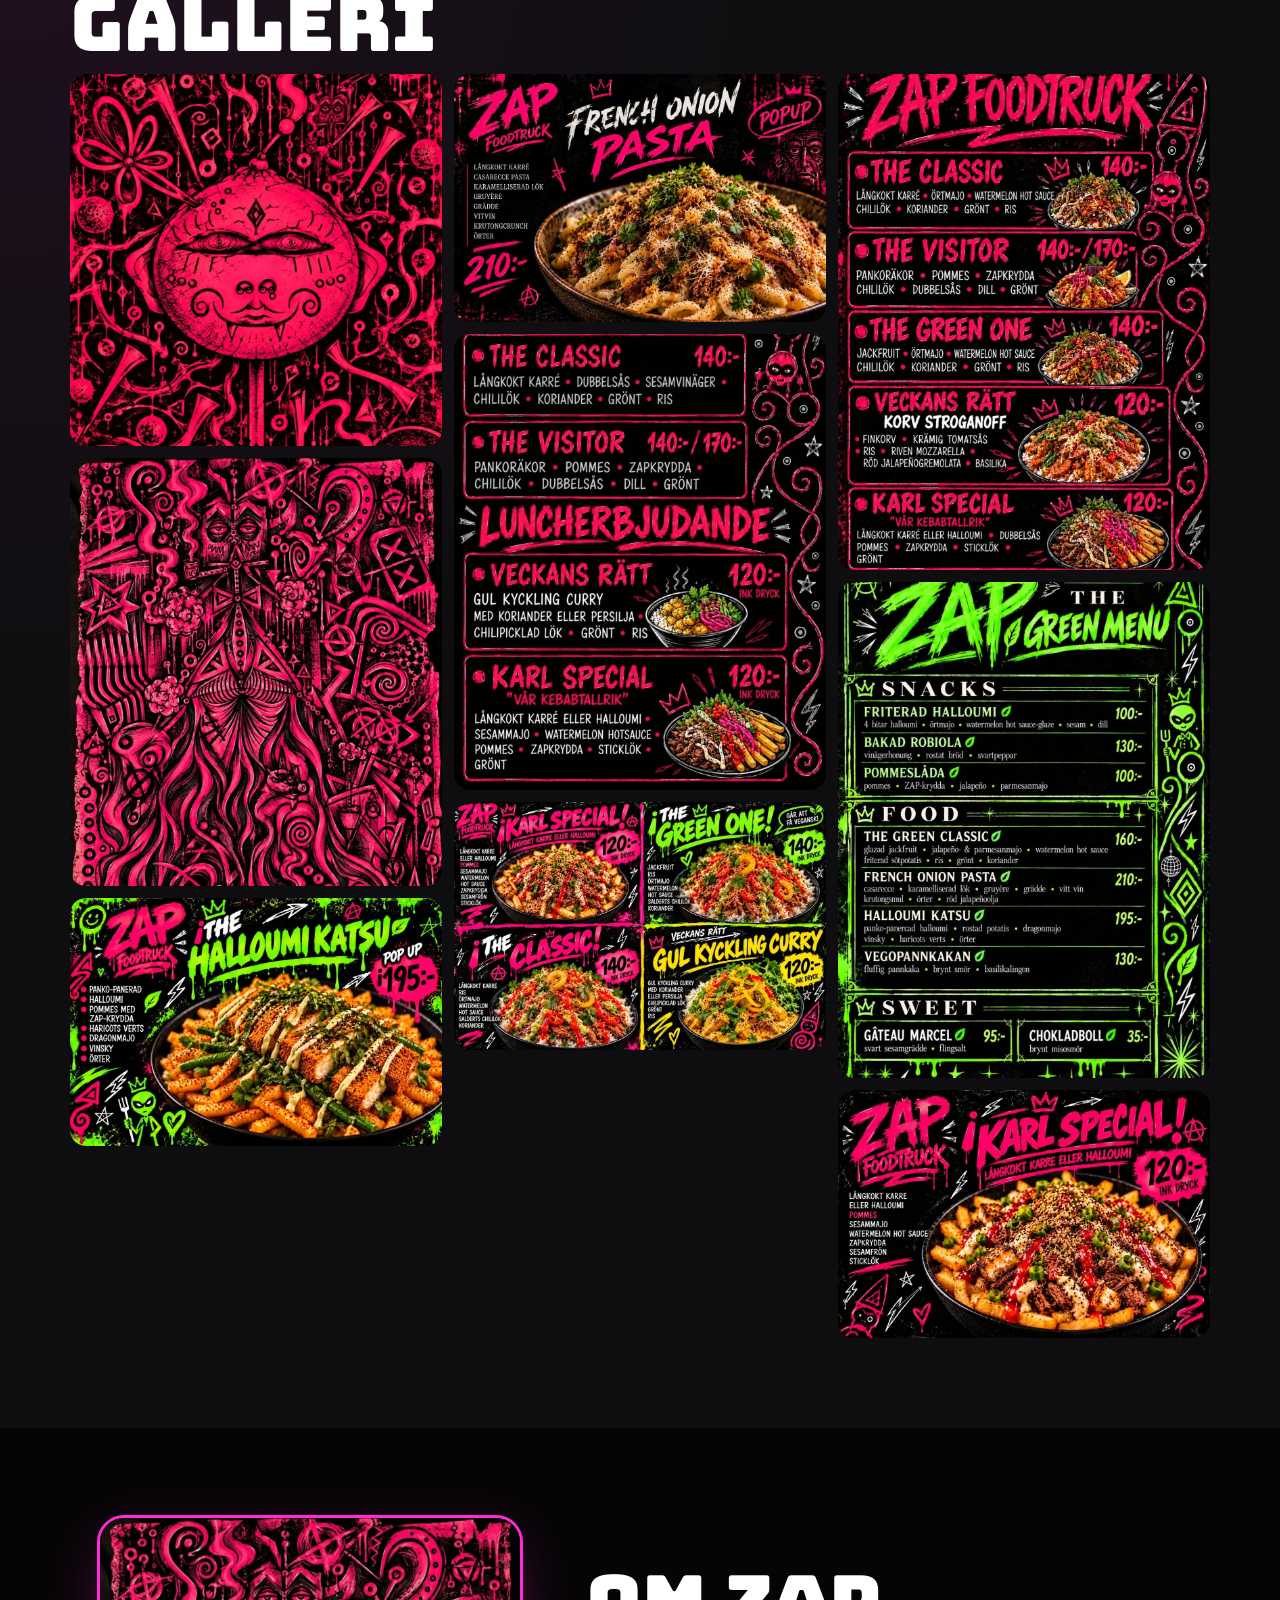
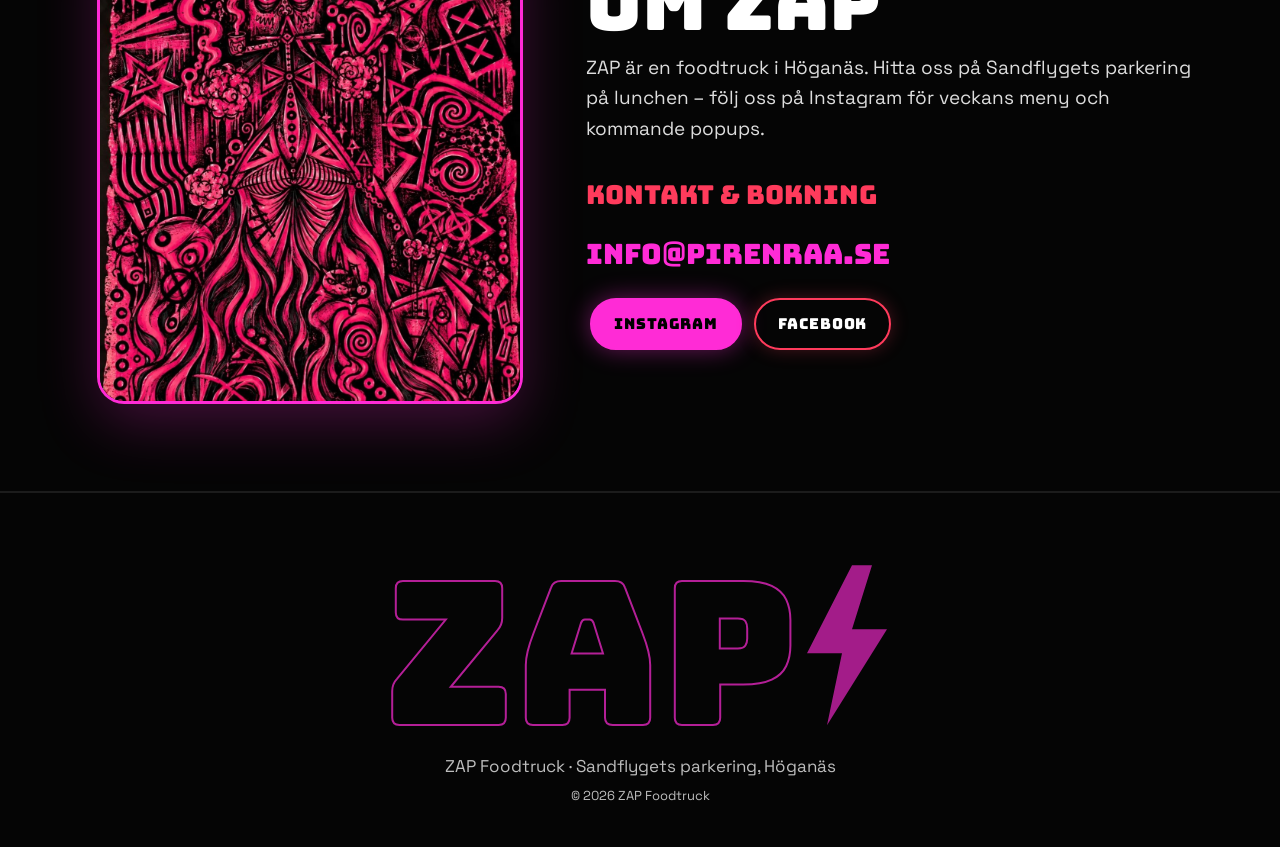
==== commit 46ff7ab8: "Ny introvideo (v=2)" ====
--- a/index.html
+++ b/index.html
@@ -19,9 +19,9 @@
 
 <!-- 1. VÄLKOMSTSCEN -->
 <section id="intro" aria-label="Välkommen">
-  <video class="bgvid intro-vid" autoplay muted loop playsinline preload="auto" poster="videos/intro-poster.jpg" disablepictureinpicture>
-    <source src="videos/intro.webm" type="video/webm">
-    <source src="videos/intro.mp4" type="video/mp4">
+  <video class="bgvid intro-vid" autoplay muted loop playsinline preload="auto" poster="videos/intro-poster.jpg?v=2" disablepictureinpicture>
+    <source src="videos/intro.webm?v=2" type="video/webm">
+    <source src="videos/intro.mp4?v=2" type="video/mp4">
   </video>
   <div class="intro-fallback" aria-hidden="true">
     <img src="img/zap-character.jpg" alt="">
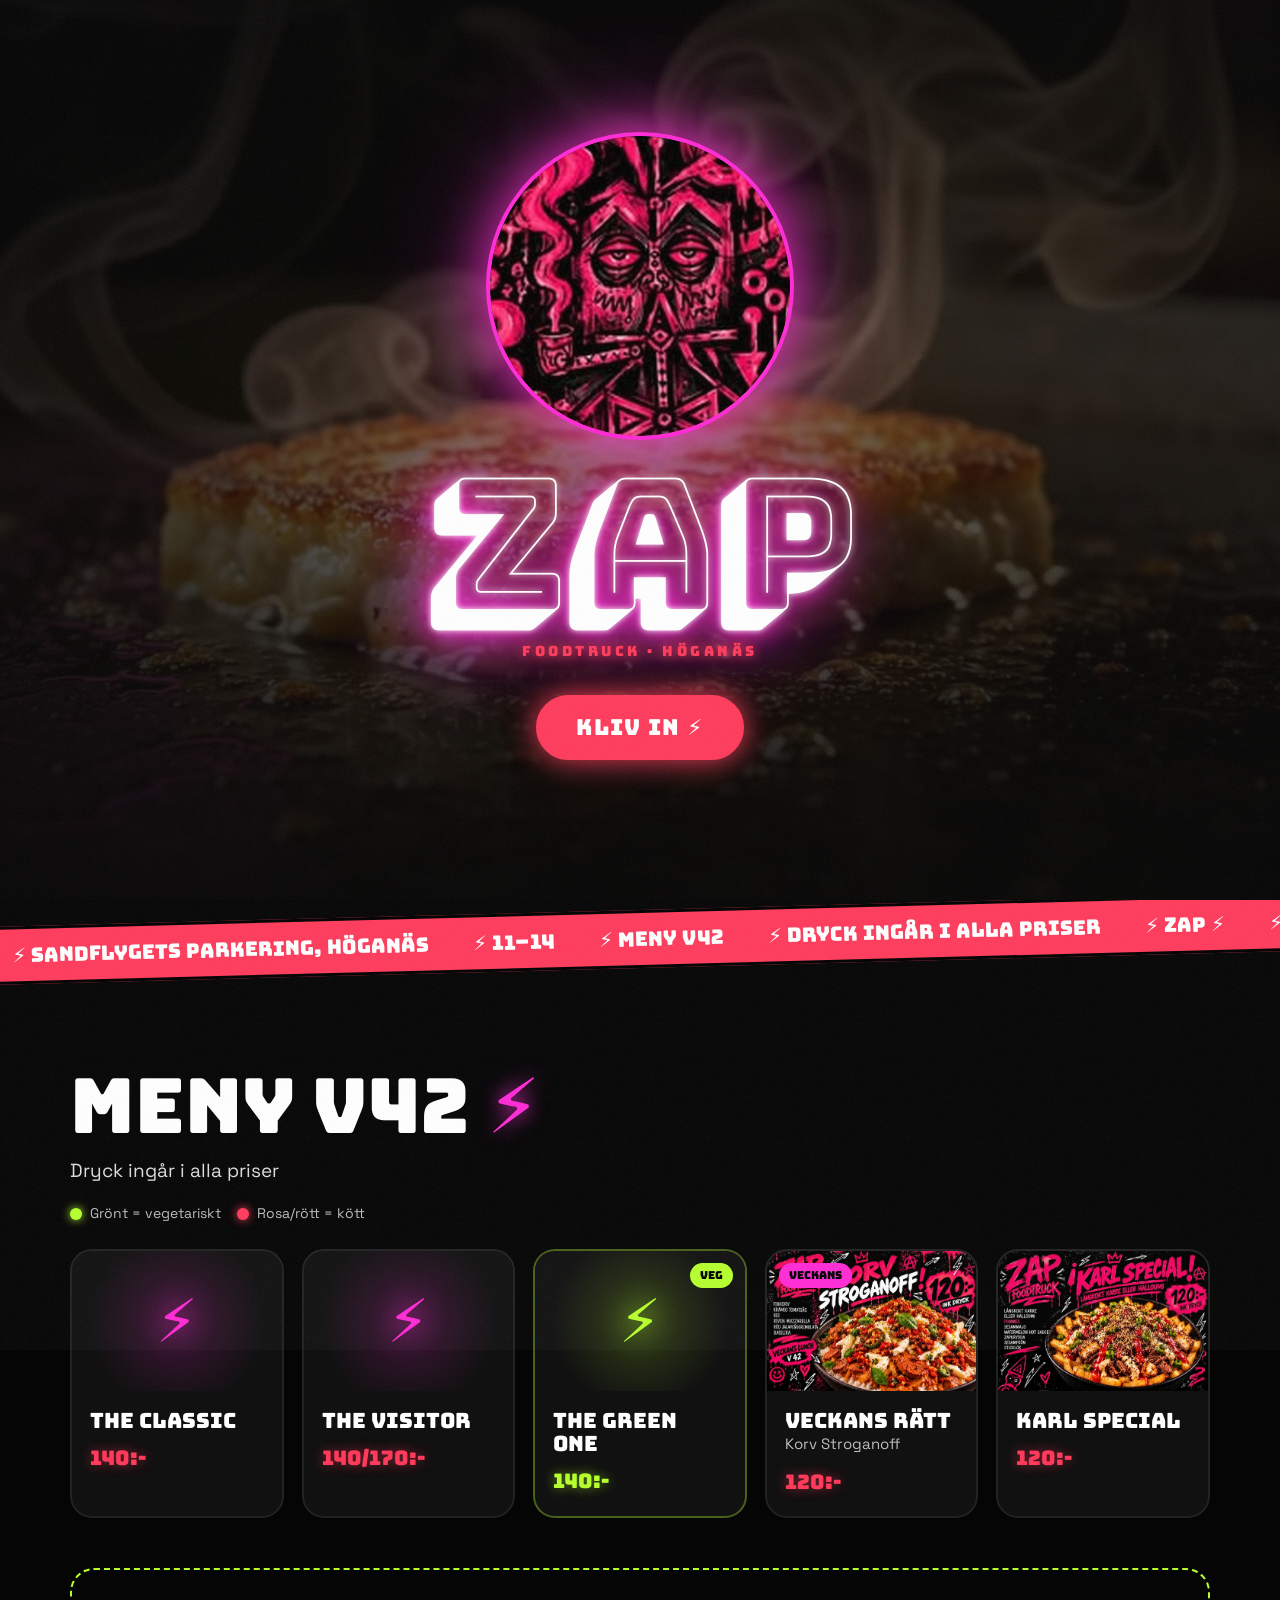
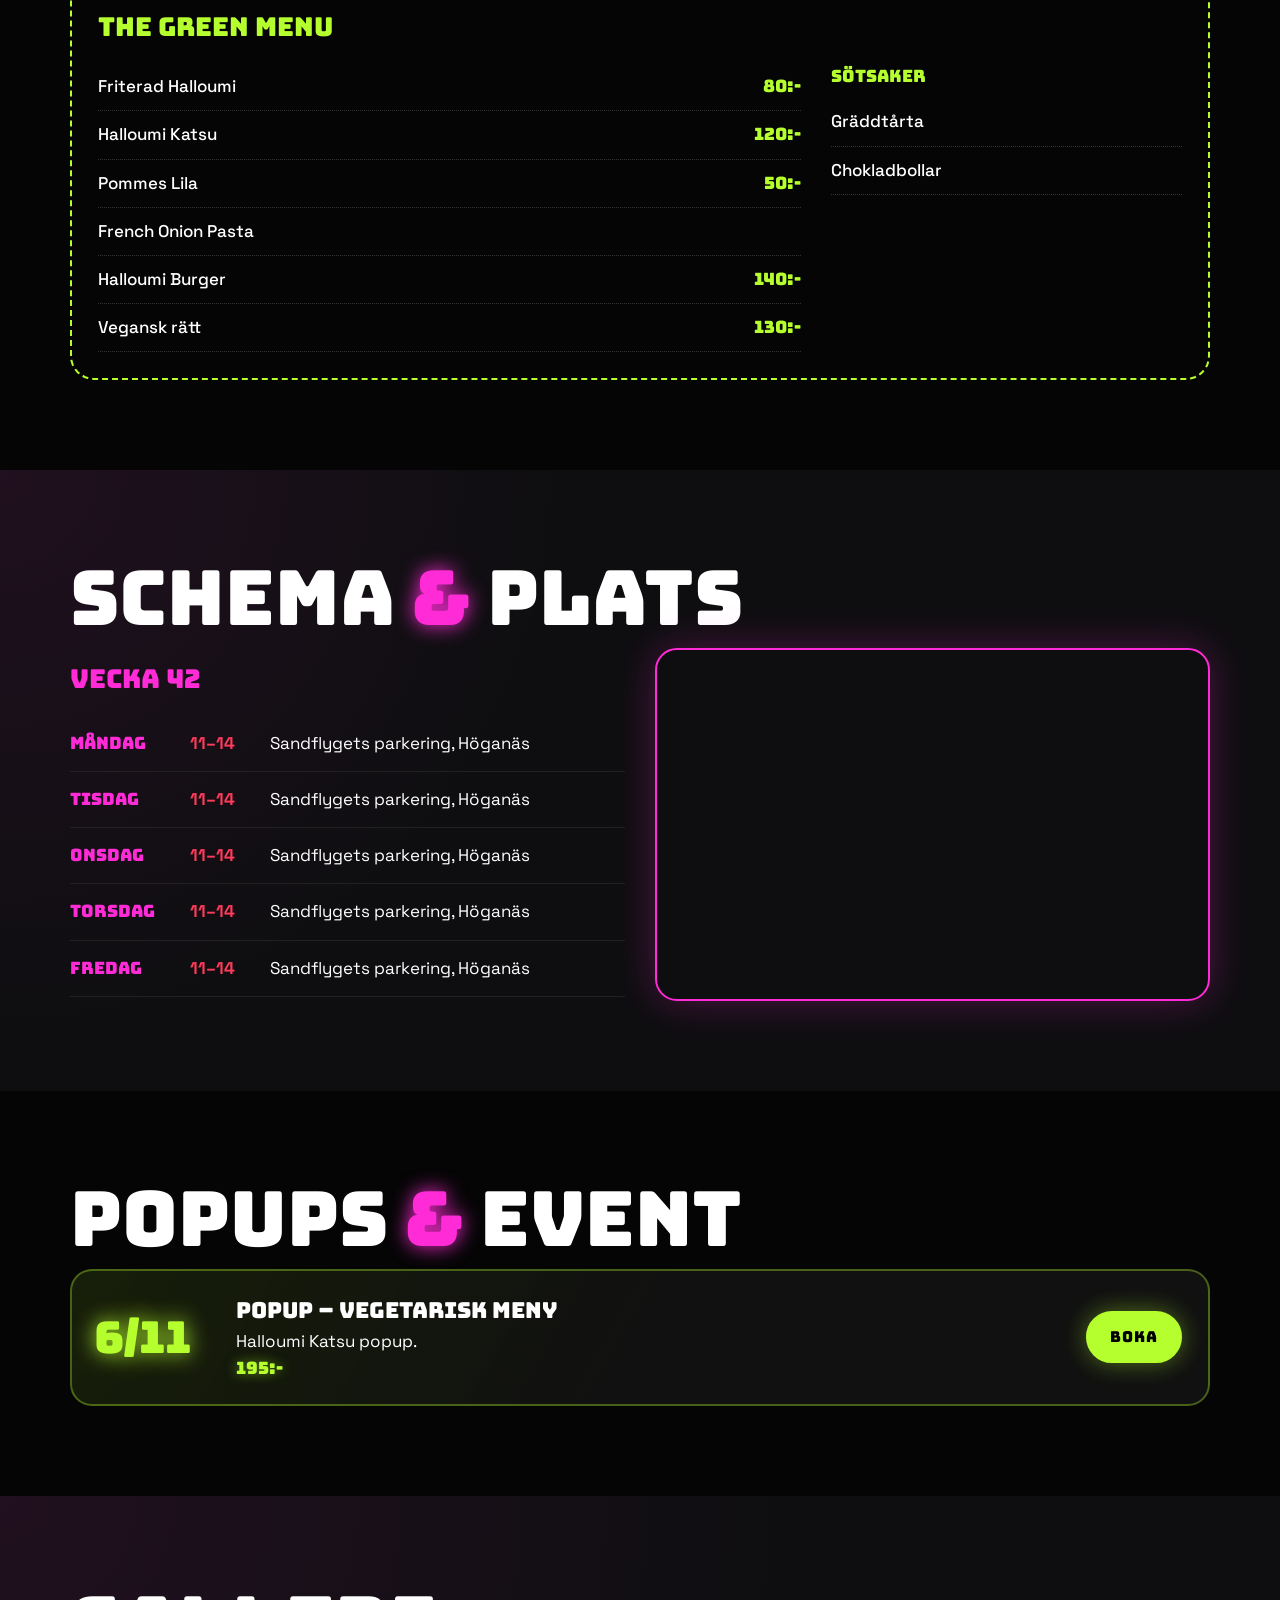
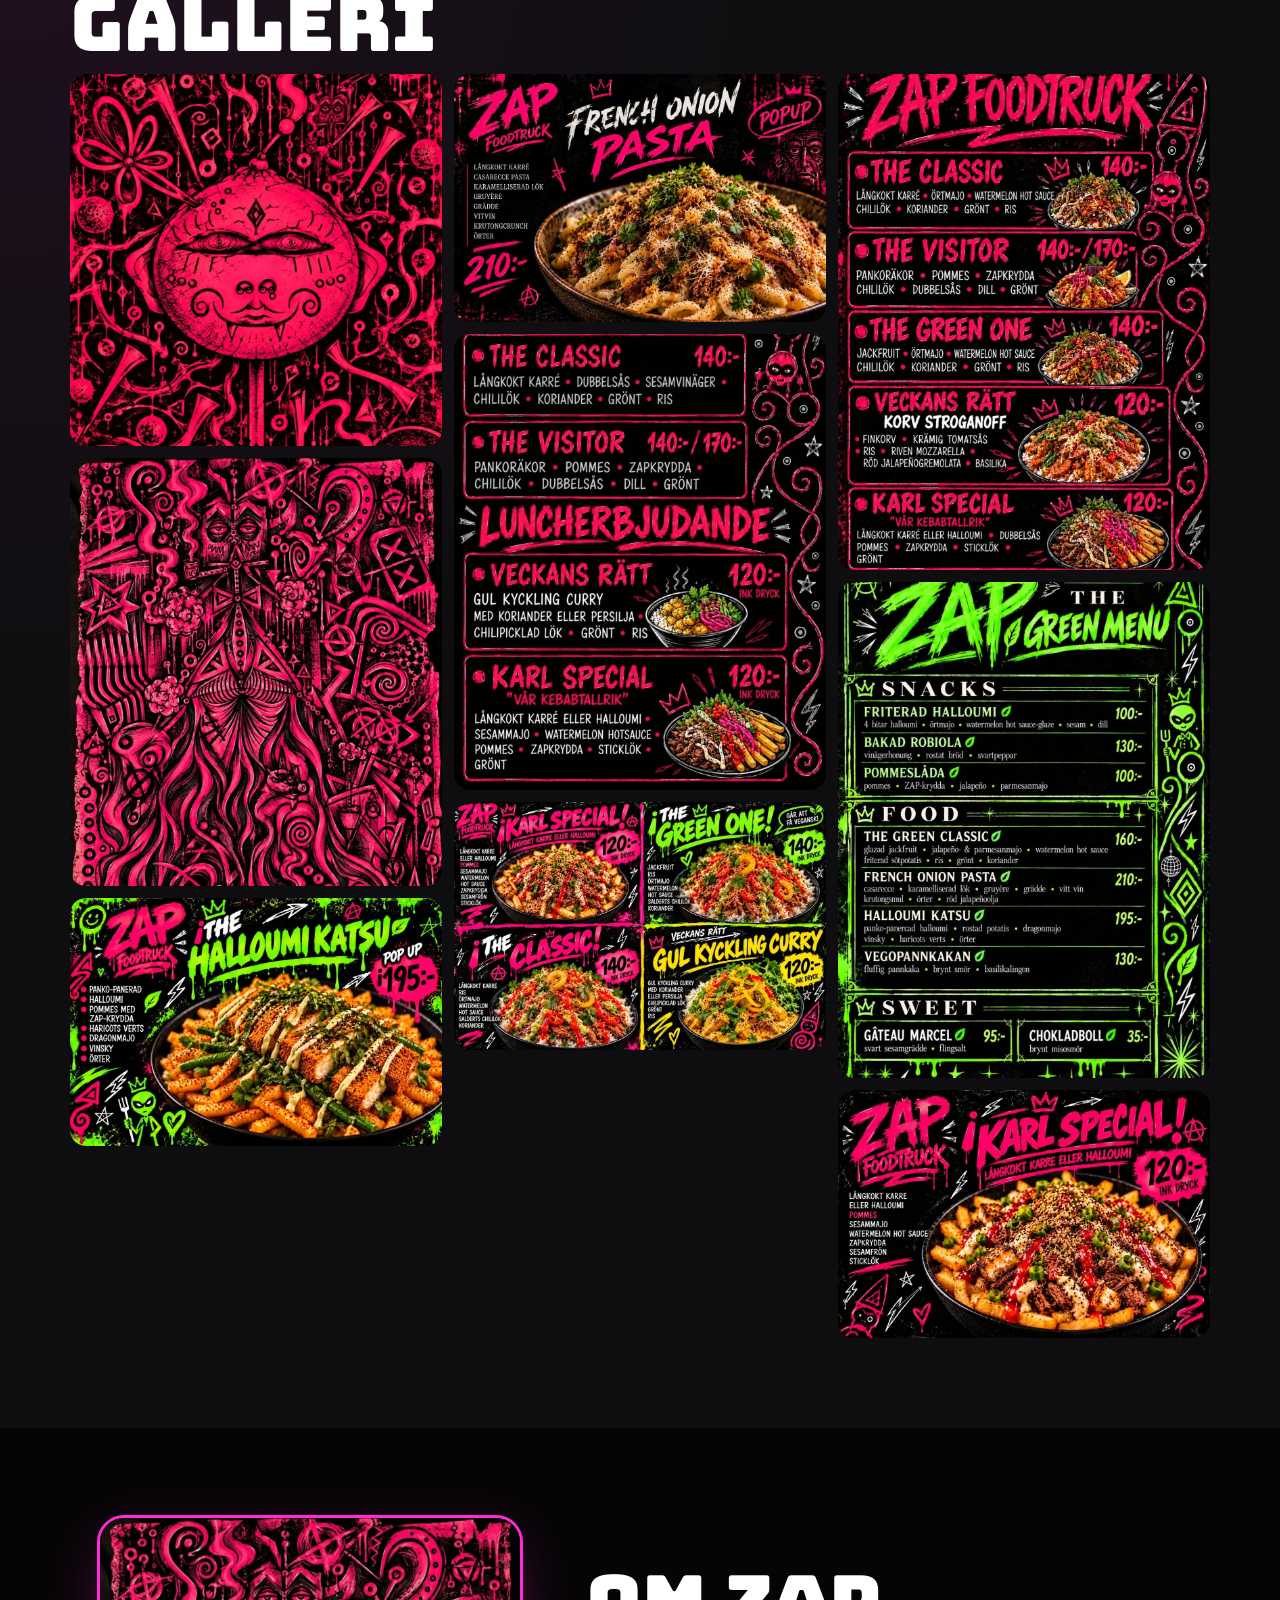
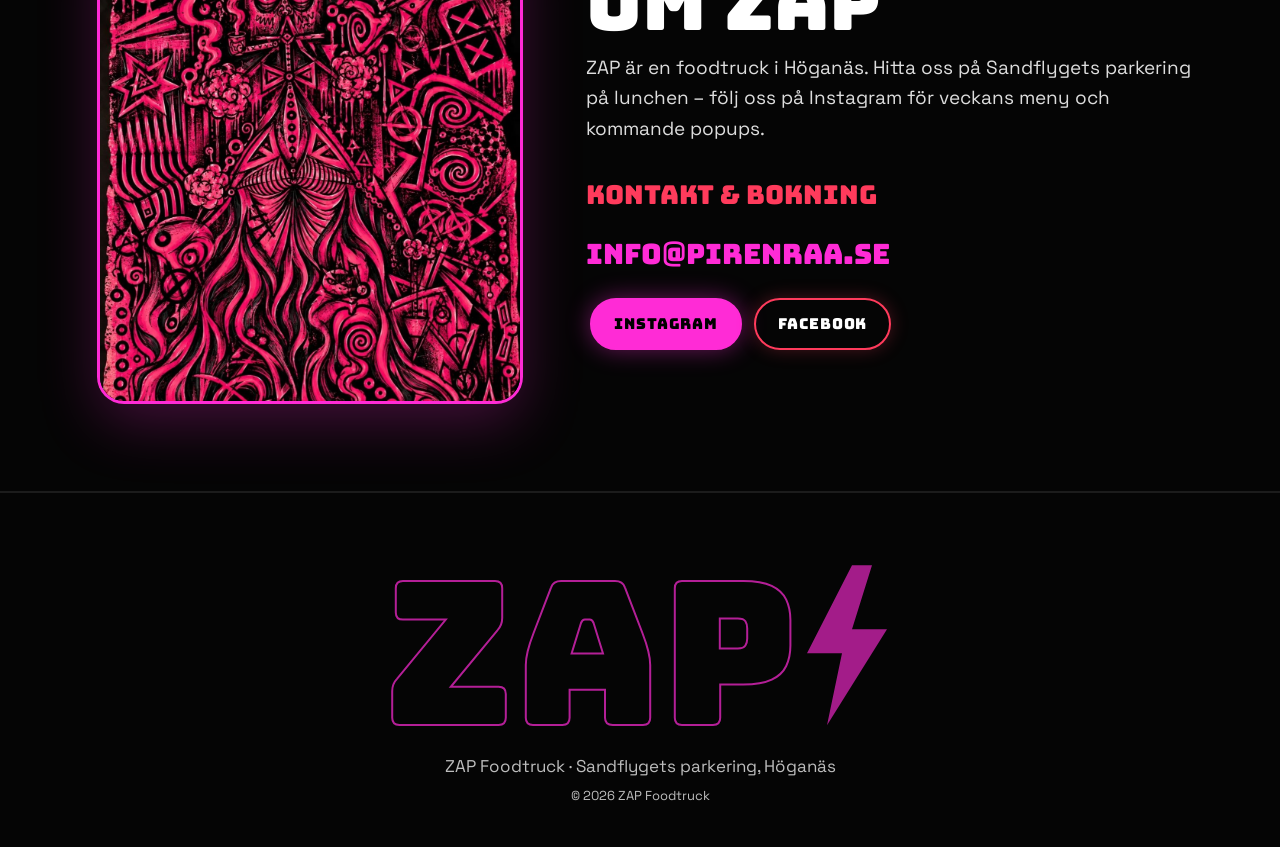
==== commit b71a5076: "Introvideo 720p (v=3)" ====
--- a/index.html
+++ b/index.html
@@ -19,9 +19,9 @@
 
 <!-- 1. VÄLKOMSTSCEN -->
 <section id="intro" aria-label="Välkommen">
-  <video class="bgvid intro-vid" autoplay muted loop playsinline preload="auto" poster="videos/intro-poster.jpg?v=2" disablepictureinpicture>
-    <source src="videos/intro.webm?v=2" type="video/webm">
-    <source src="videos/intro.mp4?v=2" type="video/mp4">
+  <video class="bgvid intro-vid" autoplay muted loop playsinline preload="auto" poster="videos/intro-poster.jpg?v=3" disablepictureinpicture>
+    <source src="videos/intro.webm?v=3" type="video/webm">
+    <source src="videos/intro.mp4?v=3" type="video/mp4">
   </video>
   <div class="intro-fallback" aria-hidden="true">
     <img src="img/zap-character.jpg" alt="">
